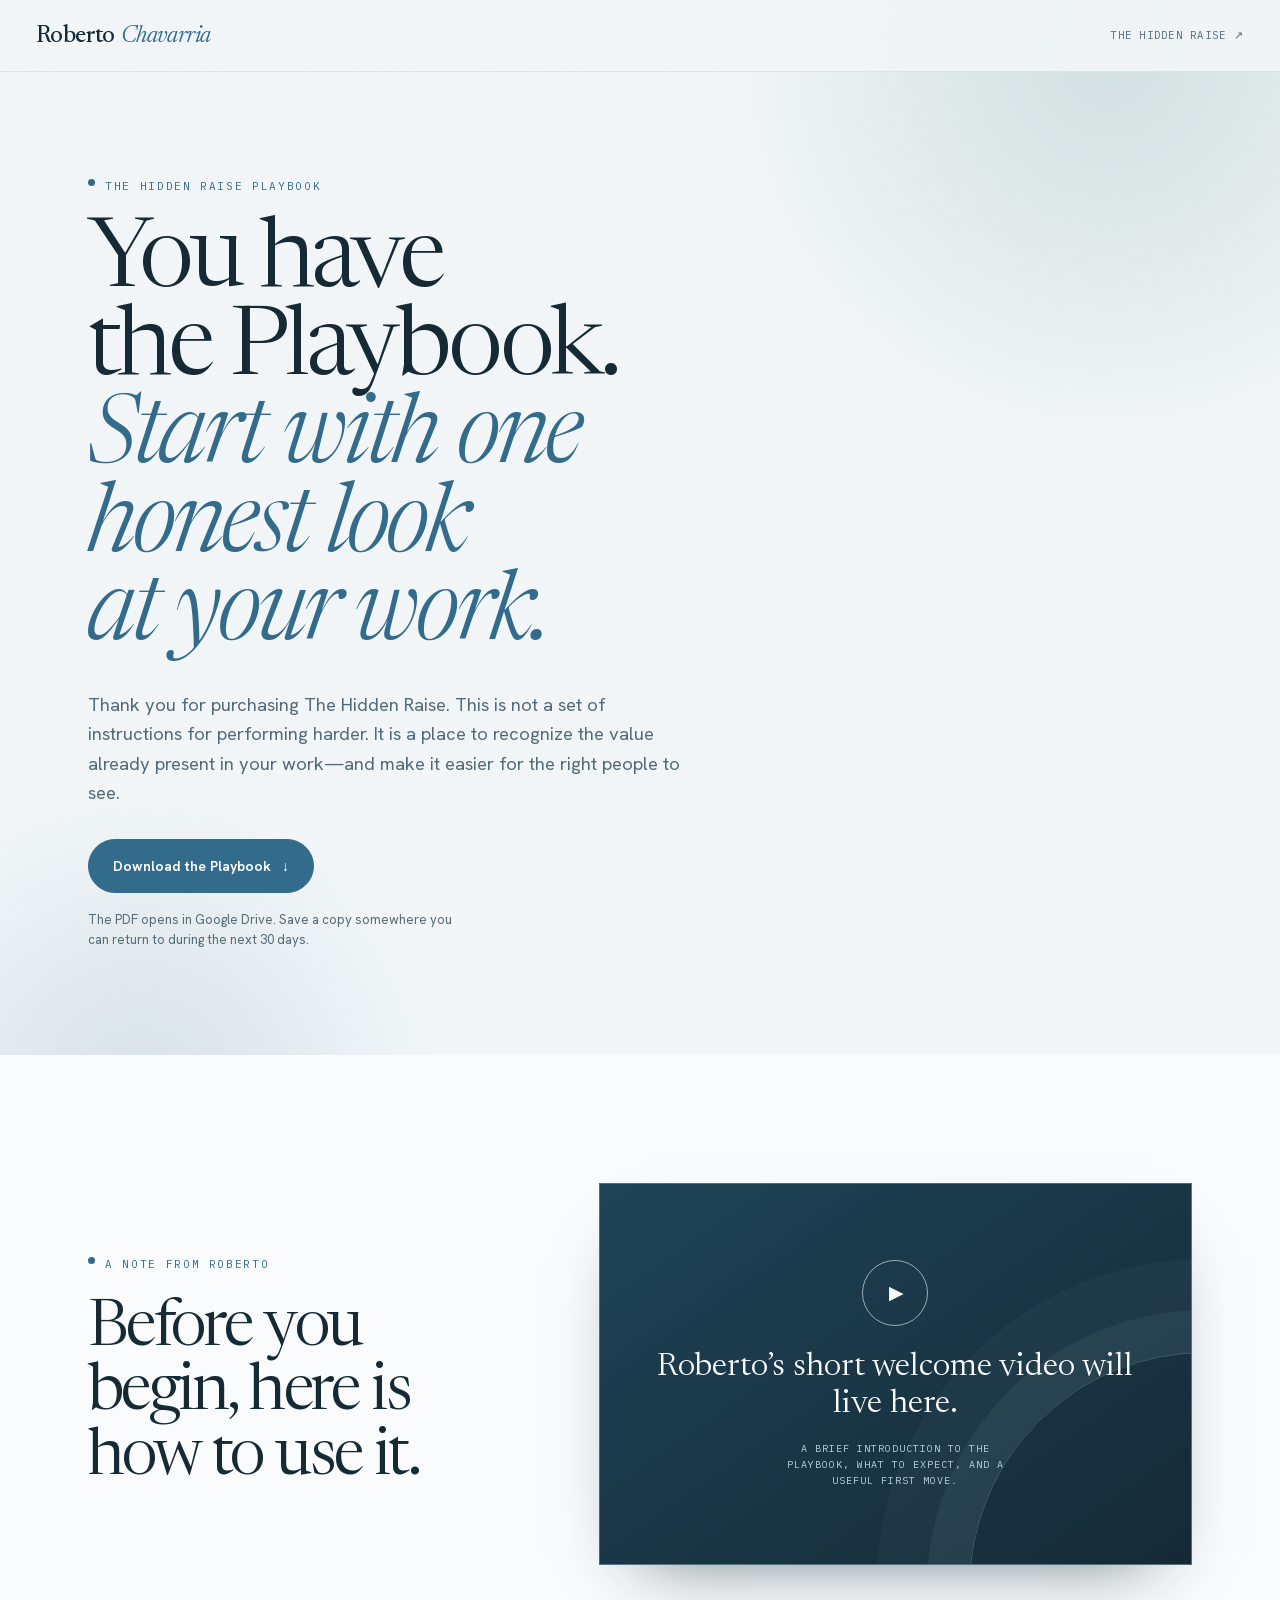
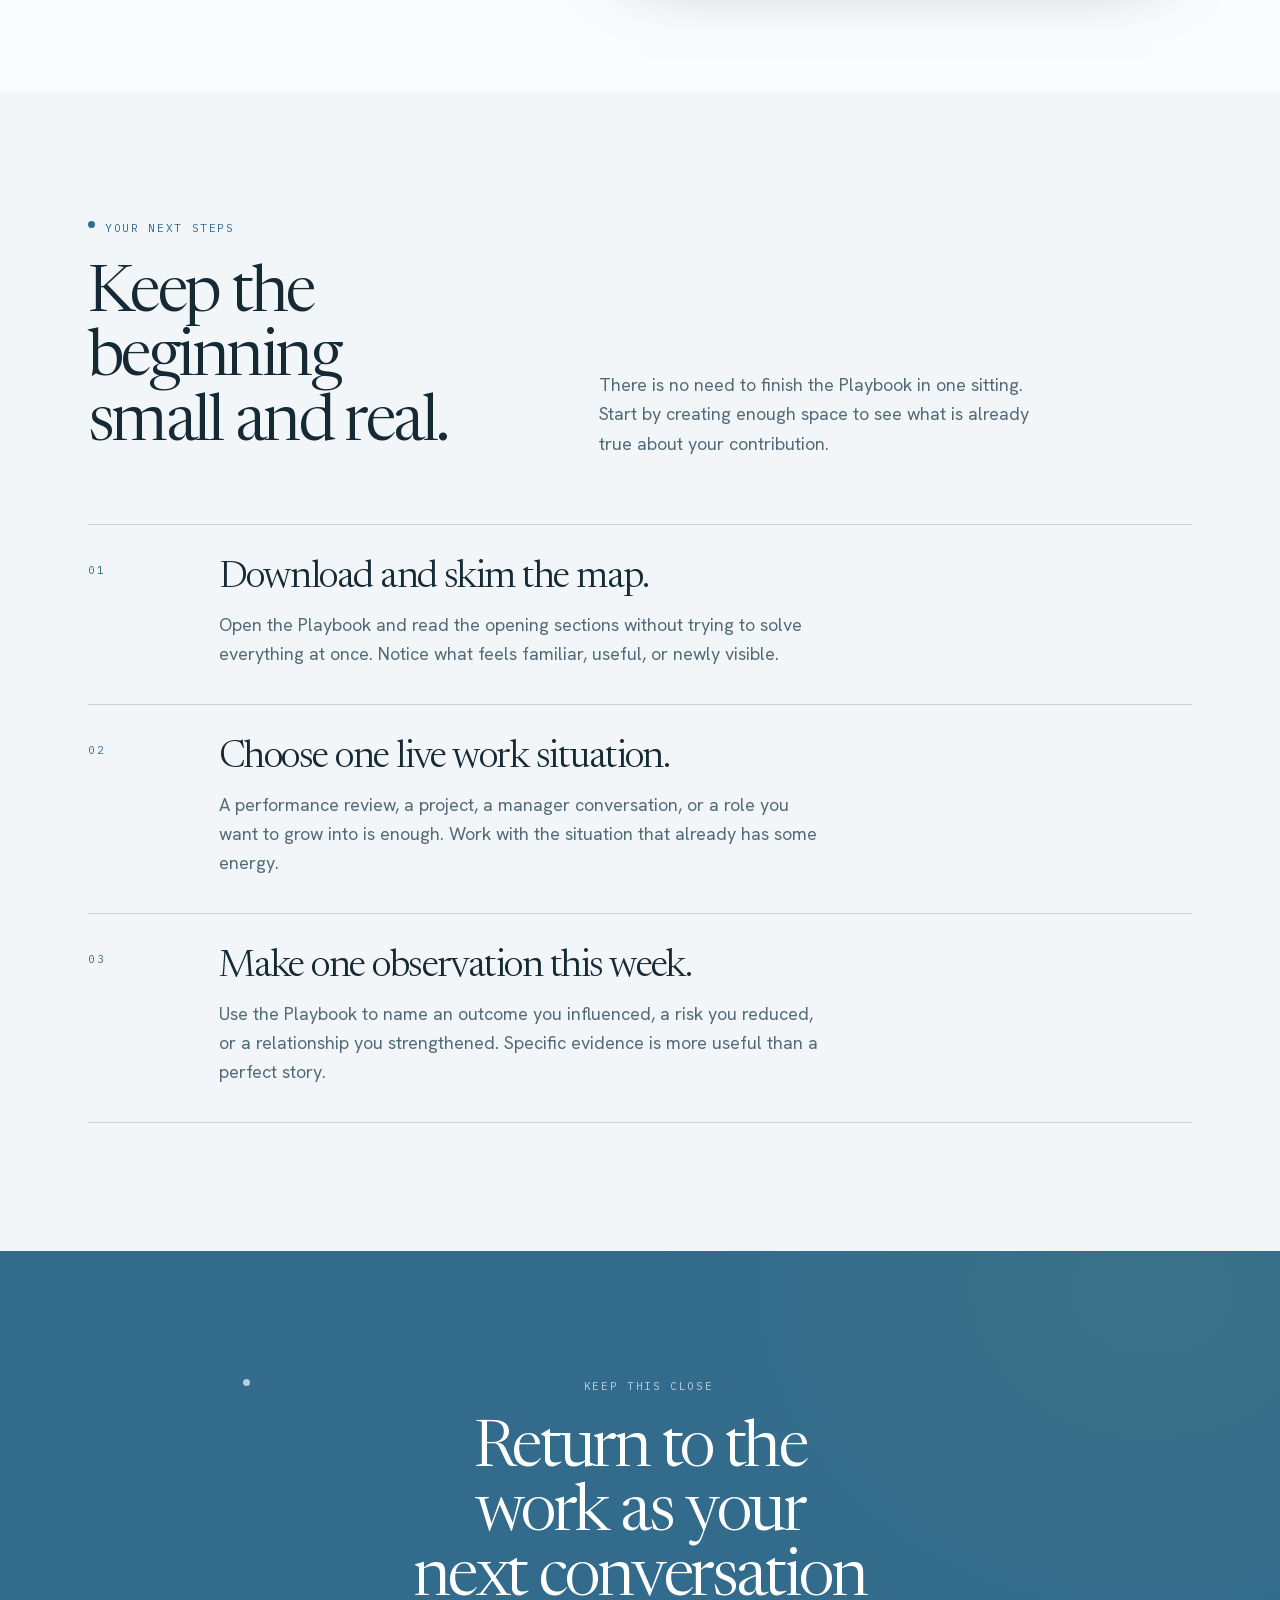
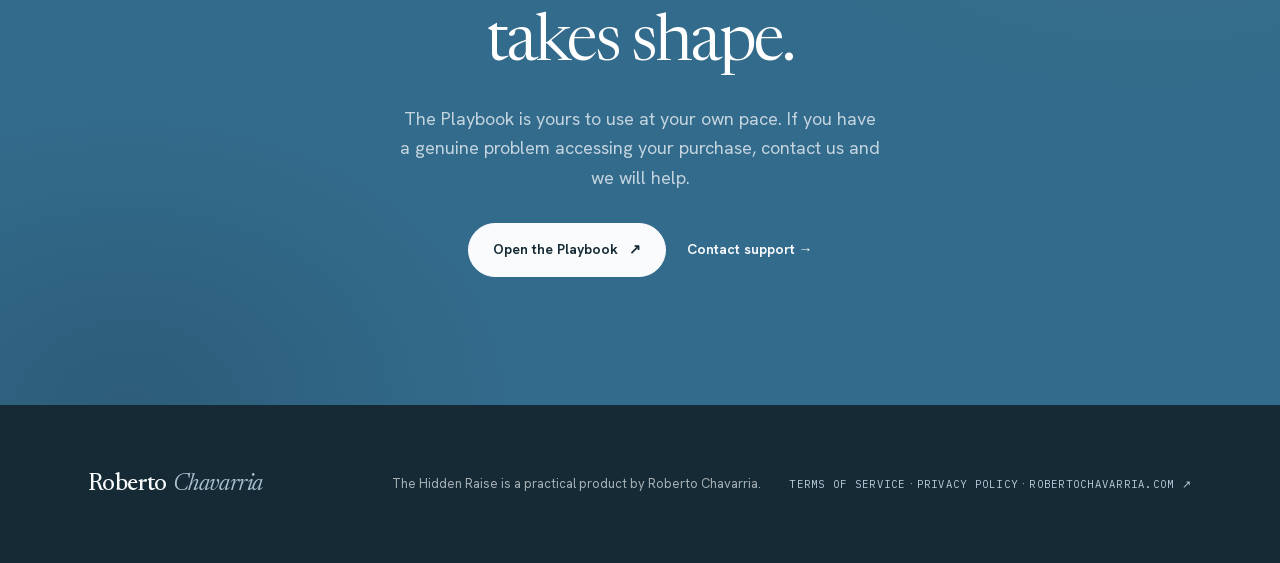
==== hidden-raise-pdf-onboard/index.html @ 43e5052a "feat: add Hidden Raise buyer onboarding page" ====
<!DOCTYPE html>
<html lang="en">
  <head>
    <meta charset="utf-8">
    <meta name="viewport" content="width=device-width, initial-scale=1">
    <meta name="robots" content="noindex,nofollow,noarchive">
    <title>Your Hidden Raise Playbook — Start Here</title>
    <meta name="description" content="Download your copy of The Hidden Raise Playbook and choose a grounded first step.">
    <link rel="canonical" href="https://robertochavarria.com/hidden-raise-pdf-onboard/">
    <meta name="theme-color" content="#f2f6f8">
    <link rel="icon" href="/assets/favicon.svg" type="image/svg+xml">
    <link rel="preload" href="/assets/fonts/newsreader-normal-latin.woff2" as="font" type="font/woff2" crossorigin>
    <link rel="preload" href="/assets/fonts/newsreader-italic-latin.woff2" as="font" type="font/woff2" crossorigin>
    <link rel="preload" href="/assets/fonts/hanken-grotesk-latin.woff2" as="font" type="font/woff2" crossorigin>
    <link rel="stylesheet" href="/hidden-raise/hidden-raise.css?v=1">
    <link rel="stylesheet" href="/hidden-raise-pdf-onboard/onboard.css?v=1">
  </head>
  <body>
    <a class="skip-link" href="#main">Skip to content</a>

    <header class="site-header">
      <a class="wordmark" href="/" aria-label="Roberto Chavarria home"><span>Roberto</span> <em>Chavarria</em></a>
      <a class="header-back" href="/hidden-raise/"><span class="back-long">The Hidden Raise</span><span class="back-short">Playbook</span> <span aria-hidden="true">↗</span></a>
    </header>

    <main id="main">
      <section class="onboard-hero" aria-labelledby="welcome-title">
        <div class="hero-glow hero-glow--one" aria-hidden="true"></div>
        <div class="hero-glow hero-glow--two" aria-hidden="true"></div>
        <div class="wrap onboard-hero__inner">
          <p class="eyebrow">The Hidden Raise Playbook</p>
          <h1 id="welcome-title">You have the Playbook. <em>Start with one honest look at your work.</em></h1>
          <p class="onboard-hero__lead">Thank you for purchasing The Hidden Raise. This is not a set of instructions for performing harder. It is a place to recognize the value already present in your work—and make it easier for the right people to see.</p>
          <a class="button" href="https://drive.google.com/file/d/1uK5rKzfWC1PuU56kR-J4ga762YQPUsJR/view?usp=sharing" target="_blank" rel="noopener noreferrer">Download the Playbook <span aria-hidden="true">↓</span></a>
          <p class="onboard-hero__note">The PDF opens in Google Drive. Save a copy somewhere you can return to during the next 30 days.</p>
        </div>
      </section>

      <section class="section introduction" aria-labelledby="introduction-title">
        <div class="wrap introduction__grid">
          <div>
            <p class="eyebrow">A note from Roberto</p>
            <h2 id="introduction-title">Before you begin, here is how to use it.</h2>
          </div>
          <div class="video-frame" aria-label="Introduction video placeholder">
            <!-- Replace this block with Roberto's hosted video embed when the video is ready. Keep title and allow attributes. -->
            <div class="video-frame__placeholder">
              <span class="video-frame__play" aria-hidden="true">▶</span>
              <p>Roberto’s short welcome video will live here.</p>
              <small>A brief introduction to the Playbook, what to expect, and a useful first move.</small>
            </div>
          </div>
        </div>
      </section>

      <section class="section first-steps" aria-labelledby="first-steps-title">
        <div class="wrap">
          <div class="first-steps__heading">
            <p class="eyebrow">Your next steps</p>
            <h2 id="first-steps-title">Keep the beginning small and real.</h2>
            <p>There is no need to finish the Playbook in one sitting. Start by creating enough space to see what is already true about your contribution.</p>
          </div>
          <ol class="first-steps__list">
            <li>
              <span>01</span>
              <div><h3>Download and skim the map.</h3><p>Open the Playbook and read the opening sections without trying to solve everything at once. Notice what feels familiar, useful, or newly visible.</p></div>
            </li>
            <li>
              <span>02</span>
              <div><h3>Choose one live work situation.</h3><p>A performance review, a project, a manager conversation, or a role you want to grow into is enough. Work with the situation that already has some energy.</p></div>
            </li>
            <li>
              <span>03</span>
              <div><h3>Make one observation this week.</h3><p>Use the Playbook to name an outcome you influenced, a risk you reduced, or a relationship you strengthened. Specific evidence is more useful than a perfect story.</p></div>
            </li>
          </ol>
        </div>
      </section>

      <section class="section support" aria-labelledby="support-title">
        <div class="wrap support__inner">
          <p class="eyebrow eyebrow--light">Keep this close</p>
          <h2 id="support-title">Return to the work as your next conversation takes shape.</h2>
          <p>The Playbook is yours to use at your own pace. If you have a genuine problem accessing your purchase, contact us and we will help.</p>
          <div class="support__actions">
            <a class="button button--paper" href="https://drive.google.com/file/d/1uK5rKzfWC1PuU56kR-J4ga762YQPUsJR/view?usp=sharing" target="_blank" rel="noopener noreferrer">Open the Playbook <span aria-hidden="true">↗</span></a>
            <a class="support__link" href="mailto:support@robertochavarria.com">Contact support <span aria-hidden="true">→</span></a>
          </div>
        </div>
      </section>
    </main>

    <footer class="site-footer">
      <div class="wrap footer-inner">
        <a class="wordmark wordmark--footer" href="/"><span>Roberto</span> <em>Chavarria</em></a>
        <p>The Hidden Raise is a practical product by Roberto Chavarria.</p>
        <p><a href="/terms/">Terms of Service</a> · <a href="/privacy/">Privacy Policy</a> · <a href="/">RobertoChavarria.com <span aria-hidden="true">↗</span></a></p>
      </div>
    </footer>
  </body>
</html>
---- hidden-raise/hidden-raise.css ----
@font-face {
  font-family: "Hanken Grotesk";
  font-style: normal;
  font-weight: 400 700;
  font-display: swap;
  src: url("/assets/fonts/hanken-grotesk-latin.woff2") format("woff2");
}

@font-face {
  font-family: "Newsreader";
  font-style: normal;
  font-weight: 300 600;
  font-display: swap;
  src: url("/assets/fonts/newsreader-normal-latin.woff2") format("woff2");
}

@font-face {
  font-family: "Newsreader";
  font-style: italic;
  font-weight: 300 500;
  font-display: swap;
  src: url("/assets/fonts/newsreader-italic-latin.woff2") format("woff2");
}

@font-face {
  font-family: "IBM Plex Mono";
  font-style: normal;
  font-weight: 400 500;
  font-display: swap;
  src: url("/assets/fonts/ibm-plex-mono-400-latin.woff2") format("woff2");
}

:root {
  --paper: #f2f6f8;
  --paper-soft: #f9fbfc;
  --paper-deep: #dfe9ef;
  --ink: #152a35;
  --ink-soft: #526a77;
  --navy: #336b8c;
  --navy-deep: #244f69;
  --teal: #4d827d;
  --dark: #152a35;
  --line: rgba(21, 42, 53, 0.17);
  --line-soft: rgba(21, 42, 53, 0.1);
  --light-line: rgba(242, 246, 248, 0.22);
  --serif: "Newsreader", Georgia, serif;
  --sans: "Hanken Grotesk", -apple-system, BlinkMacSystemFont, "Segoe UI", sans-serif;
  --mono: "IBM Plex Mono", ui-monospace, monospace;
  --max: 1180px;
  --ease: cubic-bezier(0.22, 0.61, 0.36, 1);
}

* { box-sizing: border-box; margin: 0; padding: 0; }
html { max-width: 100%; overflow-x: clip; scroll-behavior: smooth; -webkit-text-size-adjust: 100%; }
body {
  background: var(--paper);
  color: var(--ink);
  font-family: var(--sans);
  font-size: 18px;
  line-height: 1.62;
  max-width: 100%;
  overflow-x: clip;
  -webkit-font-smoothing: antialiased;
  text-rendering: optimizeLegibility;
}
body::after {
  content: "";
  position: fixed;
  inset: 0;
  z-index: 20;
  pointer-events: none;
  opacity: .017;
  mix-blend-mode: multiply;
  background-image: url("data:image/svg+xml,%3Csvg xmlns='http://www.w3.org/2000/svg' width='180' height='180'%3E%3Cfilter id='n'%3E%3CfeTurbulence type='fractalNoise' baseFrequency='.75' numOctaves='3' stitchTiles='stitch'/%3E%3C/filter%3E%3Crect width='100%25' height='100%25' filter='url(%23n)' opacity='.55'/%3E%3C/svg%3E");
}
a { color: inherit; text-decoration: none; }
img { display: block; max-width: 100%; }
a, summary { -webkit-tap-highlight-color: transparent; }
a:focus-visible, summary:focus-visible { outline: 2px solid var(--navy); outline-offset: 4px; border-radius: 3px; }

.skip-link {
  position: fixed;
  z-index: 200;
  top: 12px;
  left: 12px;
  transform: translateY(-180%);
  border-radius: 999px;
  padding: 11px 17px;
  background: var(--ink);
  color: var(--paper-soft);
  font: 500 11px/1 var(--mono);
  letter-spacing: .14em;
  text-transform: uppercase;
  transition: transform .2s ease;
}
.skip-link:focus { transform: translateY(0); }
.wrap { width: min(100%, var(--max)); margin: 0 auto; padding-inline: 38px; }
.section { position: relative; padding-block: clamp(86px, 10vw, 144px); scroll-margin-top: 74px; }

.site-header {
  position: fixed;
  z-index: 100;
  inset: 0 0 auto;
  min-height: 72px;
  display: flex;
  align-items: center;
  justify-content: space-between;
  min-width: 0;
  gap: 24px;
  padding: 18px 36px;
  border-bottom: 1px solid rgba(21,42,53,.08);
  background: rgba(242,246,248,.90);
  backdrop-filter: blur(15px);
  -webkit-backdrop-filter: blur(15px);
}
.wordmark { display: inline-flex; gap: .25em; align-items: baseline; font: 24px/1 var(--serif); letter-spacing: -.025em; white-space: nowrap; }
.wordmark span { font-weight: 480; }
.wordmark em { color: var(--navy); font-weight: 380; }
.header-back, .site-footer a:not(.wordmark) { min-width: 0; color: var(--ink-soft); font: 500 10.5px/1.4 var(--mono); letter-spacing: .12em; text-transform: uppercase; transition: color .2s ease; }
.back-short { display: none; }
.header-back:hover, .site-footer a:not(.wordmark):hover { color: var(--navy); }

.eyebrow { display: grid; grid-template-columns: 7px minmax(0, 1fr); align-items: start; gap: 10px; max-width: 100%; color: var(--navy); font: 500 11px/1.4 var(--mono); letter-spacing: .15em; text-transform: uppercase; }
.eyebrow::before { content: ""; width: 7px; height: 7px; flex: 0 0 auto; border-radius: 50%; background: currentColor; }
.eyebrow--light { color: #b8d0dc; }
h1, h2, h3 { font-family: var(--serif); font-weight: 350; letter-spacing: -.04em; line-height: 1.01; text-wrap: balance; }
h2 { font-size: clamp(42px, 5vw, 68px); }
h3 { font-size: clamp(29px, 3vw, 41px); }
p { color: var(--ink-soft); }
.lead { color: var(--ink); font: 350 clamp(23px, 2.35vw, 30px)/1.43 var(--serif); }
.button { display: inline-flex; align-items: center; justify-content: center; gap: 11px; min-height: 54px; padding: 14px 24px; border: 1px solid var(--navy); border-radius: 999px; background: var(--navy); color: white; font-size: 14px; font-weight: 650; text-align: center; transition: transform .25s var(--ease), background .25s ease, box-shadow .25s ease; }
.button:hover { background: var(--navy-deep); transform: translateY(-2px); box-shadow: 0 18px 35px -22px rgba(21,42,53,.58); }
.button--dark { background: var(--ink); border-color: var(--ink); }
.button--dark:hover { background: #0d1d26; }
.button--paper { background: var(--paper-soft); border-color: var(--paper-soft); color: var(--ink); }
.button--paper:hover { background: white; }
.text-link { display: inline-flex; align-items: center; gap: 10px; min-height: 42px; border-bottom: 1px solid transparent; color: var(--ink); font-size: 14px; font-weight: 650; transition: color .2s ease, gap .25s var(--ease), border-color .2s ease; }
.text-link:hover { gap: 15px; color: var(--navy); border-bottom-color: var(--navy); }

.hero { position: relative; min-height: min(790px, 100svh); padding: clamp(146px, 14vw, 192px) 0 106px; overflow: hidden; }
.hero-inner { position: relative; z-index: 2; }
.hero-glow { position: absolute; border-radius: 50%; filter: blur(1px); pointer-events: none; }
.hero-glow--one { width: min(66vw, 780px); aspect-ratio: 1; top: -330px; right: -220px; background: radial-gradient(circle, rgba(77,130,125,.19), transparent 68%); }
.hero-glow--two { width: min(54vw, 600px); aspect-ratio: 1; bottom: -340px; left: -160px; background: radial-gradient(circle, rgba(51,107,140,.14), transparent 70%); }
.hero h1 { max-width: 11.8ch; margin-top: 24px; font-size: clamp(57px, 8.2vw, 104px); line-height: .91; }
.hero h1 em { display: block; color: var(--navy); font-weight: 330; }
.hero-lead { max-width: 61ch; margin-top: 31px; color: var(--ink-soft); font-size: clamp(17px, 1.45vw, 20px); line-height: 1.58; }
.hero-actions { display: flex; flex-wrap: wrap; align-items: center; gap: 23px; margin-top: 32px; }
.hero-primary > span:first-child { min-width: 0; }
.hero-note { margin-top: 22px; color: var(--ink-soft); font-size: 13px; }
.hero-lines { position: absolute; inset: auto 0 -12px; width: 100%; height: 118px; overflow: visible; pointer-events: none; }
.hero-lines path { fill: none; stroke-width: 1.5; }
.line--teal { stroke: var(--teal); }
.line--navy { stroke: var(--navy); }
.hero-lines circle { fill: var(--navy); }

.split-grid { display: grid; grid-template-columns: minmax(0,.82fr) minmax(0,1.18fr); align-items: start; gap: clamp(58px, 9vw, 130px); }
.section-heading h2 { max-width: 10ch; margin-top: 25px; }
.prose { max-width: 61ch; }
.prose p + p { margin-top: 22px; }
.prose .lead { margin-bottom: 29px; }

.method { background: var(--dark); color: var(--paper-soft); overflow: hidden; }
.method::before { content: ""; position: absolute; inset: 0; pointer-events: none; background: radial-gradient(58% 65% at 100% 0%, rgba(77,130,125,.22), transparent 70%), radial-gradient(45% 55% at 0% 100%, rgba(51,107,140,.18), transparent 70%); }
.method .wrap { position: relative; }
.method-intro { display: grid; grid-template-columns: minmax(0,.72fr) minmax(0,1.28fr); gap: clamp(34px, 6vw, 88px); align-items: end; }
.method-intro .eyebrow { grid-column: 1 / -1; }
.method-intro h2 { color: var(--paper-soft); max-width: 10ch; }
.method-intro > p:last-child { color: rgba(242,246,248,.72); max-width: 48ch; }
.method-grid { display: grid; grid-template-columns: repeat(4,minmax(0,1fr)); gap: 1px; margin-top: 68px; list-style: none; background: var(--light-line); border: 1px solid var(--light-line); }
.method-card { min-height: 330px; padding: clamp(25px,3vw,39px); background: rgba(21,42,53,.95); }
.step { display: block; color: #a9c3d1; font: 500 11px/1 var(--mono); letter-spacing: .14em; }
.method-card h3 { margin-top: 70px; color: var(--paper-soft); font-size: clamp(28px,2.4vw,36px); }
.method-card p { margin-top: 19px; color: rgba(242,246,248,.7); font-size: 15px; line-height: 1.6; }

.starter { background: var(--paper-soft); }
.starter-grid { display: grid; grid-template-columns: minmax(0,1.1fr) minmax(300px,.75fr); gap: clamp(52px,9vw,130px); align-items: center; }
.starter-copy h2 { max-width: 11ch; margin-top: 25px; }
.starter-copy .lead { max-width: 24ch; margin-top: 30px; }
.starter-copy > p:not(.eyebrow):not(.lead) { max-width: 58ch; margin-top: 20px; }
.check-list { margin-top: 34px; border-top: 1px solid var(--line); list-style: none; }
.check-list li { position: relative; padding: 15px 30px 15px 26px; border-bottom: 1px solid var(--line); color: var(--ink); font: 350 20px/1.32 var(--serif); }
.check-list li::before { content: "·"; position: absolute; left: 4px; top: 10px; color: var(--navy); font: 700 31px/1 var(--serif); }
.starter-card { position: relative; min-height: 450px; padding: clamp(34px,5vw,58px); color: var(--paper-soft); background: linear-gradient(145deg,#1e4357,#152a35); box-shadow: 0 32px 70px -43px rgba(21,42,53,.72); overflow: hidden; }
.starter-card::before { content: ""; position: absolute; width: 470px; height: 470px; right: -250px; bottom: -260px; border: 1px solid rgba(184,208,220,.24); border-radius: 50%; box-shadow: 0 0 0 42px rgba(184,208,220,.06), 0 0 0 93px rgba(184,208,220,.04); }
.card-kicker, .panel-label { position: relative; color: #b8d0dc; font: 500 10px/1.3 var(--mono); letter-spacing: .15em; text-transform: uppercase; }
.starter-card h3 { position: relative; margin-top: 33px; color: white; font-size: clamp(37px,4.3vw,55px); line-height: .93; }
.card-rule { position: relative; width: 48px; height: 1px; margin: 33px 0 25px; background: rgba(242,246,248,.55); }
.starter-card ol { position: relative; padding-left: 22px; color: rgba(242,246,248,.78); font-size: 14px; line-height: 1.62; }
.card-footer { position: relative; max-width: 25ch; margin-top: 30px; color: #b8d0dc; font: italic 20px/1.25 var(--serif); }

.offer { background: var(--paper); }
.offer-grid { display: grid; grid-template-columns: minmax(0,1.05fr) minmax(330px,.75fr); gap: clamp(52px,9vw,130px); align-items: center; }
.offer-intro h2 { margin-top: 25px; }
.offer-intro .lead { margin-top: 28px; }
.offer-intro > p:last-child { max-width: 53ch; margin-top: 18px; }
.offer-panel { padding: clamp(33px,4vw,50px); border: 1px solid var(--line); border-radius: 5px; background: var(--paper-soft); box-shadow: 0 25px 55px -45px rgba(21,42,53,.55); }
.offer-panel .price { margin-top: 23px; color: var(--ink); font: 350 24px/1.1 var(--serif); }
.offer-panel .price span { font-size: clamp(55px,6vw,75px); letter-spacing: -.05em; }
.panel-description { margin-top: 17px; font-size: 15px; }
.offer-panel ul { margin: 27px 0 32px; list-style: none; border-top: 1px solid var(--line); }
.offer-panel li { padding: 10px 0 10px 20px; border-bottom: 1px solid var(--line-soft); color: var(--ink-soft); font-size: 14px; }
.offer-panel li::before { content: "—"; position: absolute; margin-left: -20px; color: var(--navy); }
.checkout-note { margin-top: 16px; color: var(--ink-soft); font-size: 12px; line-height: 1.55; }

.creator { background: var(--paper-deep); }
.creator-grid { display: grid; grid-template-columns: minmax(0,.86fr) minmax(0,1.14fr); gap: clamp(54px,9vw,127px); align-items: center; }
.creator-image { margin: 0; }
.creator-image img { width: 100%; aspect-ratio: 4 / 3; object-fit: cover; border: 1px solid var(--line); filter: saturate(.8) contrast(1.02); }
.creator-image figcaption { margin-top: 12px; color: var(--ink-soft); font: 10px/1.5 var(--mono); letter-spacing: .11em; text-transform: uppercase; }
.creator-copy h2 { max-width: 13ch; margin-top: 25px; }
.creator-copy > p:not(.eyebrow) { max-width: 53ch; margin-top: 28px; }
.creator-copy .text-link { margin-top: 28px; }

.faq { background: var(--paper-soft); }
.faq-heading { max-width: 720px; }
.faq-heading h2 { max-width: 11ch; }
.faq-list { margin-top: 60px; border-top: 1px solid var(--line); }
details { border-bottom: 1px solid var(--line); }
summary { position: relative; padding: 25px 44px 25px 0; cursor: pointer; color: var(--ink); font: 350 clamp(23px,2.3vw,31px)/1.2 var(--serif); list-style: none; }
summary::-webkit-details-marker { display: none; }
summary::after { content: "+"; position: absolute; top: 21px; right: 4px; color: var(--navy); font: 300 32px/1 var(--serif); transition: transform .2s var(--ease); }
details[open] summary::after { transform: rotate(45deg); }
details p { max-width: 69ch; padding: 0 38px 27px 0; font-size: 16px; }

.conversion { color: var(--paper-soft); text-align: center; background: var(--navy); overflow: hidden; }
.conversion::before { content: ""; position: absolute; inset: 0; pointer-events: none; background: radial-gradient(56% 78% at 90% 5%, rgba(77,130,125,.28), transparent 70%), radial-gradient(43% 55% at 10% 100%, rgba(21,42,53,.22), transparent 70%); }
.conversion-inner { position: relative; max-width: 870px; }
.conversion .eyebrow { justify-content: center; }
.conversion h2 { max-width: 13ch; margin: 24px auto 0; color: white; }
.conversion p:not(.eyebrow) { max-width: 47ch; margin: 27px auto 0; color: rgba(242,246,248,.76); }
.draft-integration { max-width: 610px; margin: 29px auto 0; padding: 15px 20px; border: 1px solid rgba(242,246,248,.28); background: rgba(21,42,53,.16); text-align: left; }
.draft-integration p { margin: 0 !important; color: rgba(242,246,248,.82) !important; font-size: 13px; }
.conversion .button { margin-top: 30px; }
.conversion-lines { position: absolute; inset: auto 0 18px; height: 140px; opacity: .6; pointer-events: none; }
.conversion-lines span { position: absolute; height: 1px; background: rgba(242,246,248,.34); transform-origin: right; }
.conversion-lines span:first-child { width: 52%; left: -3%; top: 44%; transform: rotate(-11deg); }
.conversion-lines span:last-child { width: 44%; right: -6%; top: 67%; transform: rotate(13deg); }

.site-footer { background: var(--dark); color: var(--paper-soft); }
.footer-inner { min-height: 158px; display: grid; grid-template-columns: 1fr auto auto; align-items: center; gap: 28px; padding-block: 32px; }
.site-footer .wordmark em { color: #a9c3d1; }
.site-footer p { color: rgba(242,246,248,.66); font-size: 13px; }
.site-footer a:not(.wordmark) { color: #b8d0dc; }

@media (max-width: 900px) {
  .method-grid { grid-template-columns: repeat(2,minmax(0,1fr)); }
  .method-card h3 { margin-top: 49px; }
  .footer-inner { grid-template-columns: 1fr auto; }
  .footer-inner p { grid-column: 1 / -1; grid-row: 2; }
}

@media (max-width: 720px) {
  body { font-size: 17px; }
  .wrap { padding-inline: 22px; }
  .site-header { min-height: 66px; padding: 16px 21px; }
  .wordmark { font-size: 22px; }
  .header-back { font-size: 9px; letter-spacing: .1em; }
  .header-back .back-long { display: none; }
  .header-back .back-short { display: inline; }
  .section { padding-block: 78px; }
  .hero { min-height: auto; padding: 132px 0 90px; }
  .hero h1 { max-width: 10.5ch; font-size: clamp(53px,15vw,72px); }
  .hero-lead { margin-top: 27px; }
  .hero-actions { align-items: stretch; gap: 14px; margin-top: 27px; }
  .hero-actions .button { width: 100%; }
  .split-grid, .starter-grid, .offer-grid, .creator-grid, .method-intro { grid-template-columns: 1fr; gap: 36px; }
  .method-intro .eyebrow { grid-column: auto; }
  .method-intro h2 { max-width: 11ch; }
  .method-grid { margin-top: 48px; }
  .starter-card { min-height: 410px; }
  .offer-panel { margin-top: 8px; }
  .creator-image { order: 2; }
  .creator-copy { order: 1; }
  .faq-list { margin-top: 40px; }
  .footer-inner { grid-template-columns: 1fr; gap: 17px; text-align: left; }
  .footer-inner p { grid-column: auto; grid-row: auto; }
}

@media (max-width: 460px) {
  .eyebrow { align-items: flex-start; font-size: 9.5px; letter-spacing: .125em; }
  .method-grid { grid-template-columns: 1fr; }
  .method-card { min-height: 268px; }
  .method-card h3 { margin-top: 37px; }
  .check-list li { font-size: 19px; }
  .starter-card { padding: 35px 29px; }
  summary { padding-block: 22px; }
  .header-back { max-width: 16ch; text-align: right; }
  .hero-actions .button { padding-inline: 16px; font-size: 13px; }
}

@media (prefers-reduced-motion: reduce) {
  html { scroll-behavior: auto; }
  *, *::before, *::after { transition-duration: .01ms !important; animation-duration: .01ms !important; animation-iteration-count: 1 !important; }
}
---- hidden-raise-pdf-onboard/onboard.css ----
.onboard-hero { position: relative; min-height: min(710px, 92svh); padding: clamp(144px, 14vw, 188px) 0 106px; overflow: hidden; }
.onboard-hero__inner { position: relative; z-index: 2; }
.onboard-hero h1 { max-width: 12.5ch; margin-top: 24px; font-size: clamp(56px, 7.5vw, 96px); line-height: .92; }
.onboard-hero h1 em { display: block; color: var(--navy); font-weight: 330; }
.onboard-hero__lead { max-width: 61ch; margin-top: 30px; font-size: clamp(17px, 1.45vw, 20px); line-height: 1.58; }
.onboard-hero .button { margin-top: 32px; }
.onboard-hero__note { max-width: 54ch; margin-top: 17px; font-size: 13px; line-height: 1.5; }

.introduction { background: var(--paper-soft); }
.introduction__grid { display: grid; grid-template-columns: minmax(0, .8fr) minmax(360px, 1.2fr); align-items: center; gap: clamp(54px, 9vw, 132px); }
.introduction h2 { max-width: 10ch; margin-top: 25px; }
.video-frame { position: relative; min-height: 380px; overflow: hidden; border: 1px solid rgba(184, 208, 220, .36); background: linear-gradient(145deg, #1e4357, #152a35); box-shadow: 0 32px 70px -43px rgba(21,42,53,.72); }
.video-frame::after { content: ""; position: absolute; width: 470px; height: 470px; right: -250px; bottom: -260px; border: 1px solid rgba(184,208,220,.24); border-radius: 50%; box-shadow: 0 0 0 42px rgba(184,208,220,.06), 0 0 0 93px rgba(184,208,220,.04); }
.video-frame__placeholder { position: relative; z-index: 1; display: grid; min-height: inherit; place-content: center; padding: 42px; text-align: center; }
.video-frame__play { display: grid; place-items: center; width: 66px; height: 66px; margin: 0 auto 24px; padding-left: 3px; border: 1px solid rgba(242,246,248,.6); border-radius: 50%; color: var(--paper-soft); font-size: 19px; }
.video-frame__placeholder p { color: var(--paper-soft); font: 350 clamp(25px, 2.6vw, 35px)/1.1 var(--serif); }
.video-frame__placeholder small { display: block; max-width: 38ch; margin: 17px auto 0; color: #b8d0dc; font: 500 10px/1.6 var(--mono); letter-spacing: .1em; text-transform: uppercase; }

.first-steps { background: var(--paper); }
.first-steps__heading { display: grid; grid-template-columns: minmax(0,.8fr) minmax(0,1.2fr); gap: 27px clamp(54px, 9vw, 132px); align-items: end; }
.first-steps__heading h2 { grid-column: 1; max-width: 9.5ch; margin-top: 0; }
.first-steps__heading > p:last-child { grid-column: 2; max-width: 44ch; }
.first-steps__list { margin-top: 66px; list-style: none; border-top: 1px solid var(--line); }
.first-steps__list li { display: grid; grid-template-columns: 104px minmax(0, 1fr); gap: 27px; padding: 34px 0 36px; border-bottom: 1px solid var(--line); }
.first-steps__list > li > span { padding-top: 5px; color: var(--navy); font: 500 11px/1.2 var(--mono); letter-spacing: .15em; }
.first-steps__list h3 { font-size: clamp(30px, 3vw, 42px); }
.first-steps__list p { max-width: 60ch; margin-top: 12px; }

.support { color: var(--paper-soft); text-align: center; background: var(--navy); overflow: hidden; }
.support::before { content: ""; position: absolute; inset: 0; pointer-events: none; background: radial-gradient(56% 78% at 90% 5%, rgba(77,130,125,.28), transparent 70%), radial-gradient(43% 55% at 10% 100%, rgba(21,42,53,.22), transparent 70%); }
.support__inner { position: relative; max-width: 870px; }
.support .eyebrow { justify-content: center; }
.support h2 { max-width: 14ch; margin: 24px auto 0; color: white; }
.support p:not(.eyebrow) { max-width: 48ch; margin: 27px auto 0; color: rgba(242,246,248,.76); }
.support__actions { display: flex; flex-wrap: wrap; justify-content: center; align-items: center; gap: 21px; margin-top: 31px; }
.support__link { color: var(--paper-soft); font-size: 14px; font-weight: 650; }
.support__link:hover { color: white; text-decoration: underline; text-underline-offset: 4px; }

@media (max-width: 720px) {
  .onboard-hero { min-height: auto; padding: 132px 0 90px; }
  .onboard-hero h1 { max-width: 10.5ch; font-size: clamp(52px, 14.4vw, 72px); }
  .introduction__grid, .first-steps__heading { grid-template-columns: 1fr; gap: 36px; }
  .first-steps__heading h2, .first-steps__heading > p:last-child { grid-column: auto; }
  .video-frame { min-height: 300px; }
  .first-steps__list { margin-top: 48px; }
  .first-steps__list li { grid-template-columns: 1fr; gap: 14px; padding: 28px 0 31px; }
  .first-steps__list > li > span { padding-top: 0; }
}

@media (max-width: 460px) {
  .onboard-hero .button { width: 100%; padding-inline: 16px; font-size: 13px; }
  .video-frame__placeholder { padding: 31px 22px; }
  .video-frame { min-height: 276px; }
  .support__actions .button { width: 100%; }
}
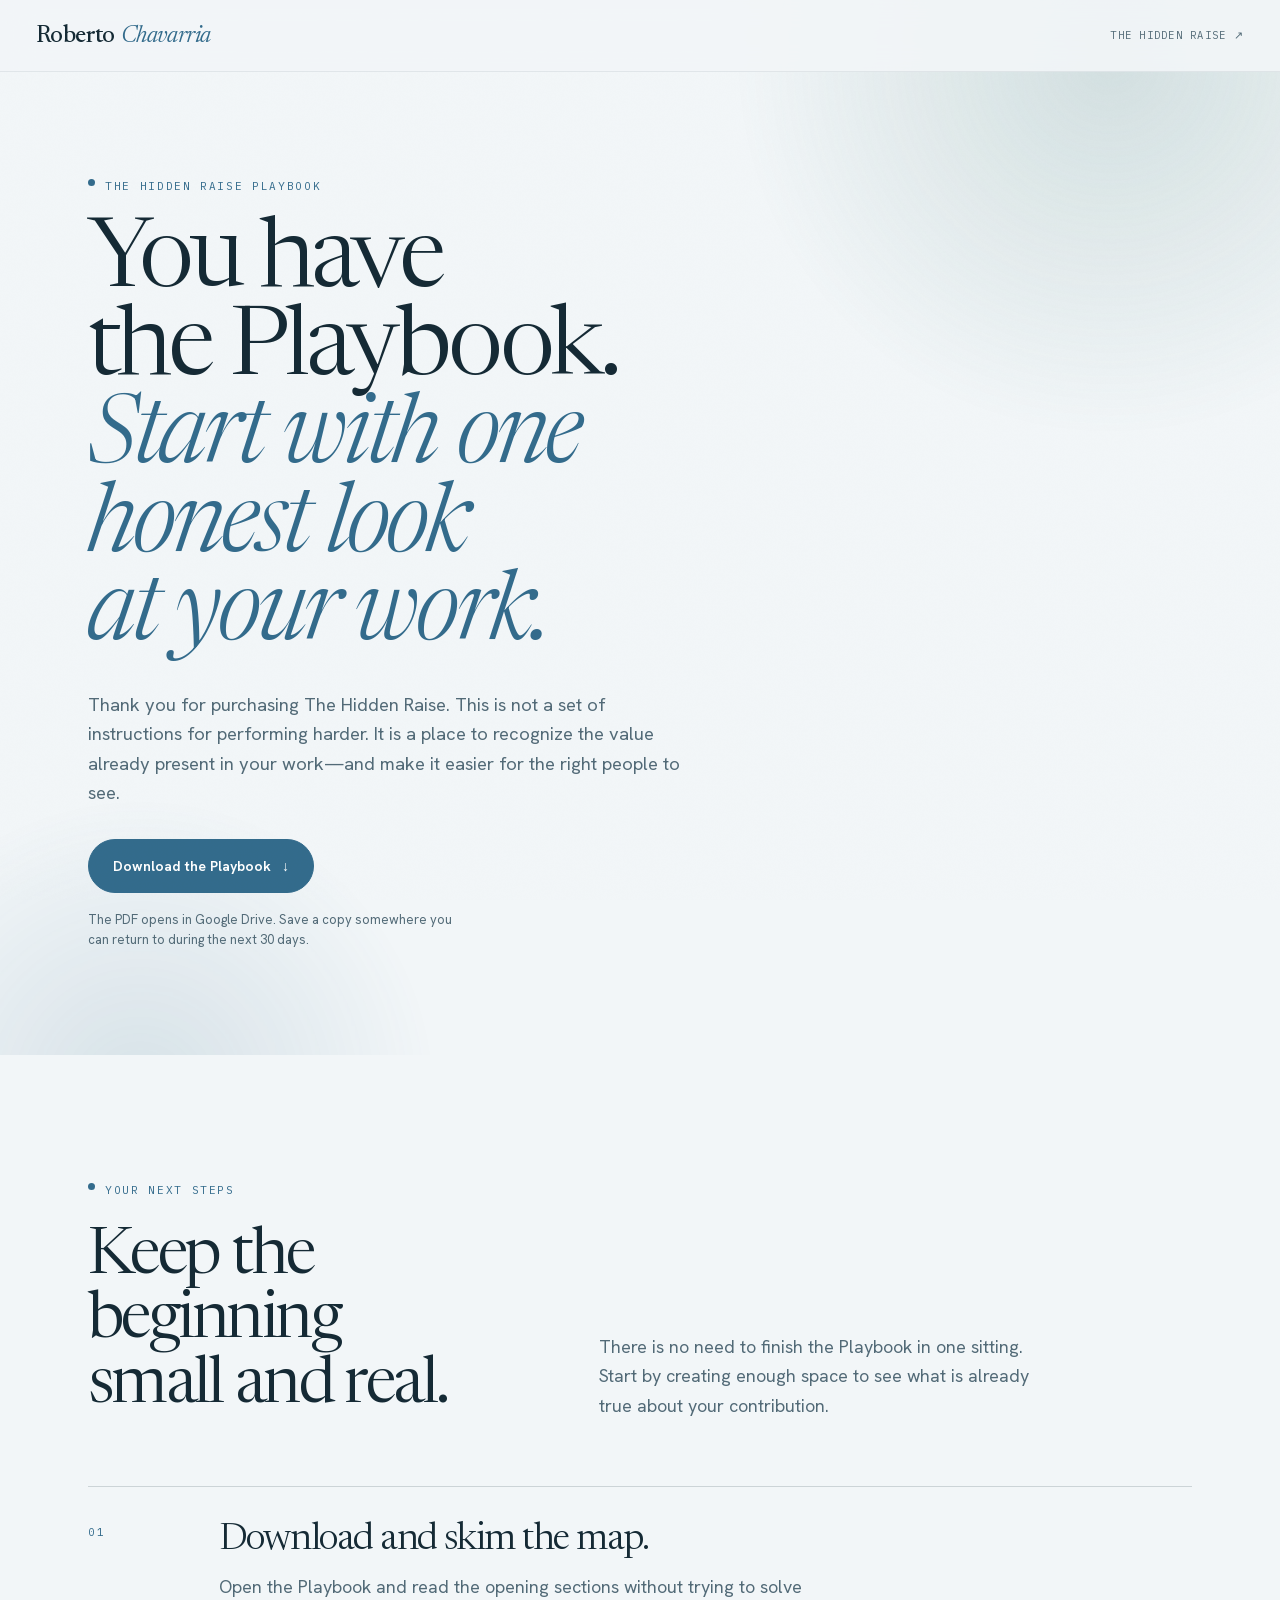
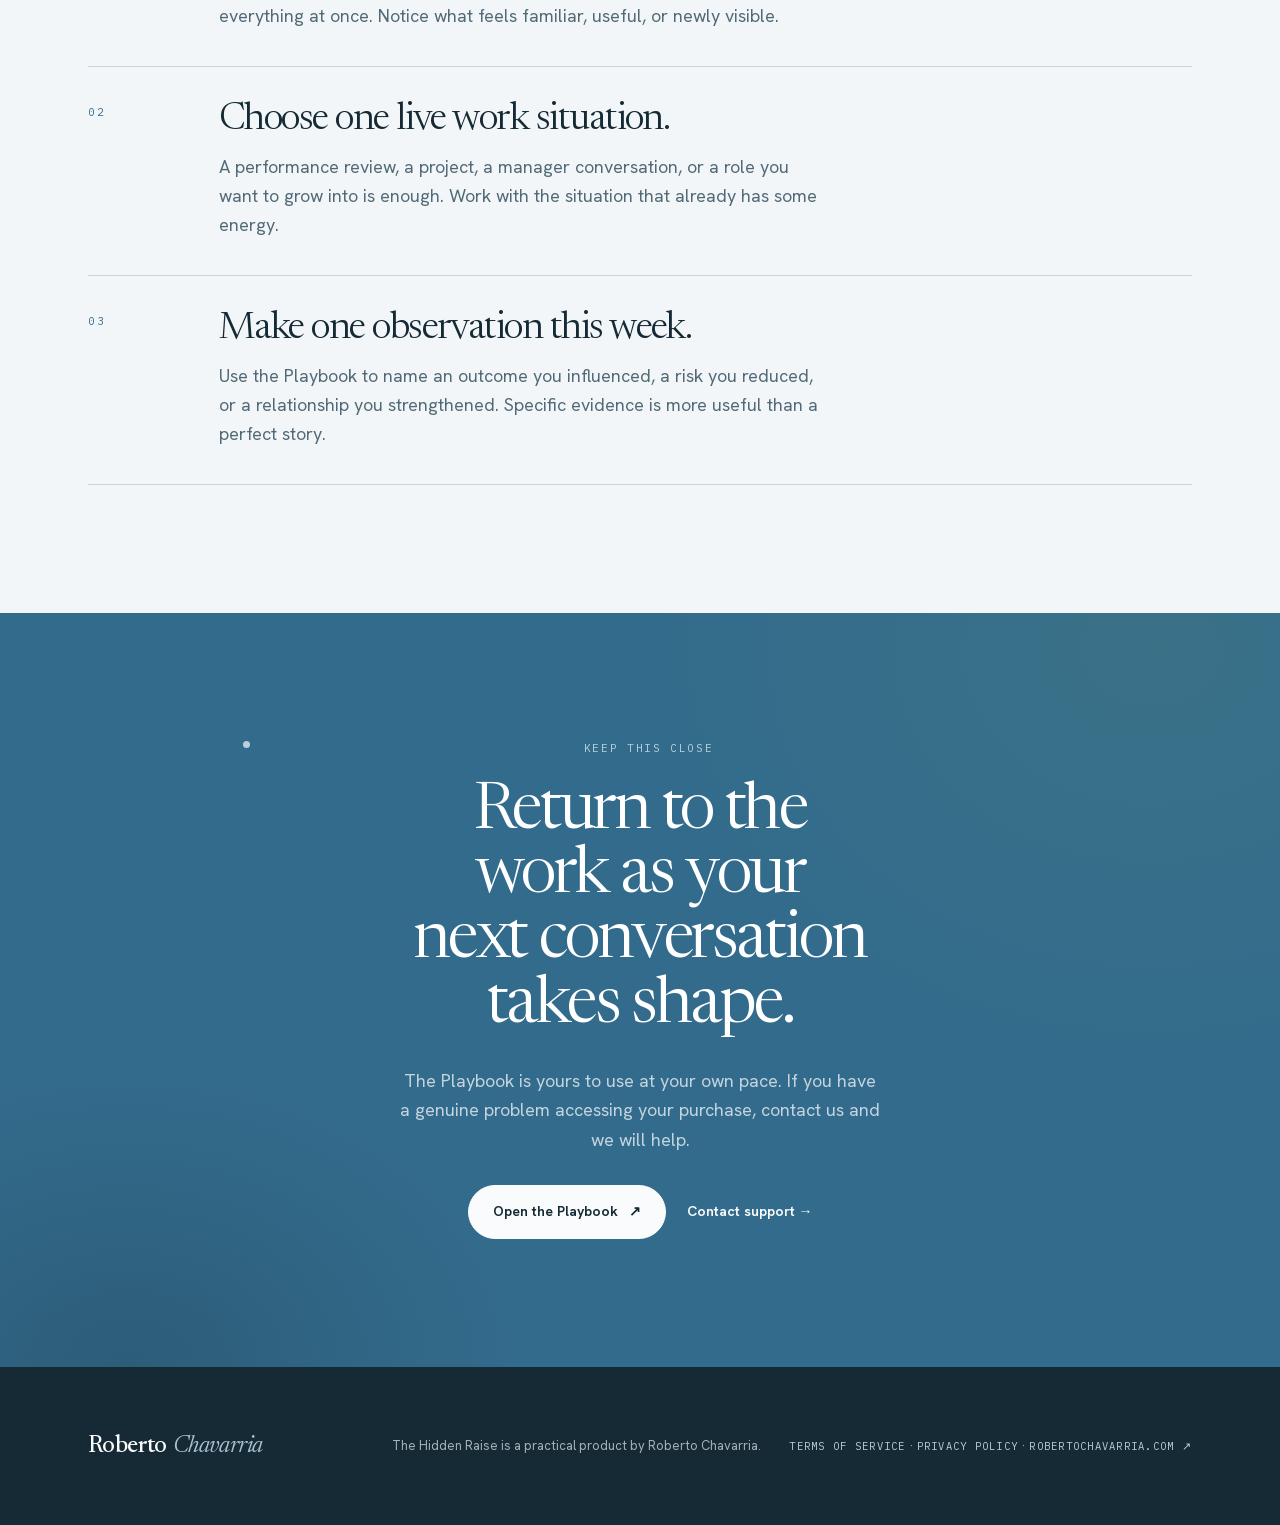
==== commit 559e81b6: "refine: keep buyer page video-free until recording is ready" ====
--- a/hidden-raise-pdf-onboard/index.html
+++ b/hidden-raise-pdf-onboard/index.html
@@ -36,22 +36,7 @@
         </div>
       </section>
 
-      <section class="section introduction" aria-labelledby="introduction-title">
-        <div class="wrap introduction__grid">
-          <div>
-            <p class="eyebrow">A note from Roberto</p>
-            <h2 id="introduction-title">Before you begin, here is how to use it.</h2>
-          </div>
-          <div class="video-frame" aria-label="Introduction video placeholder">
-            <!-- Replace this block with Roberto's hosted video embed when the video is ready. Keep title and allow attributes. -->
-            <div class="video-frame__placeholder">
-              <span class="video-frame__play" aria-hidden="true">▶</span>
-              <p>Roberto’s short welcome video will live here.</p>
-              <small>A brief introduction to the Playbook, what to expect, and a useful first move.</small>
-            </div>
-          </div>
-        </div>
-      </section>
+      <!-- A short welcome-video section can be added here once Roberto has recorded it. -->
 
       <section class="section first-steps" aria-labelledby="first-steps-title">
         <div class="wrap">
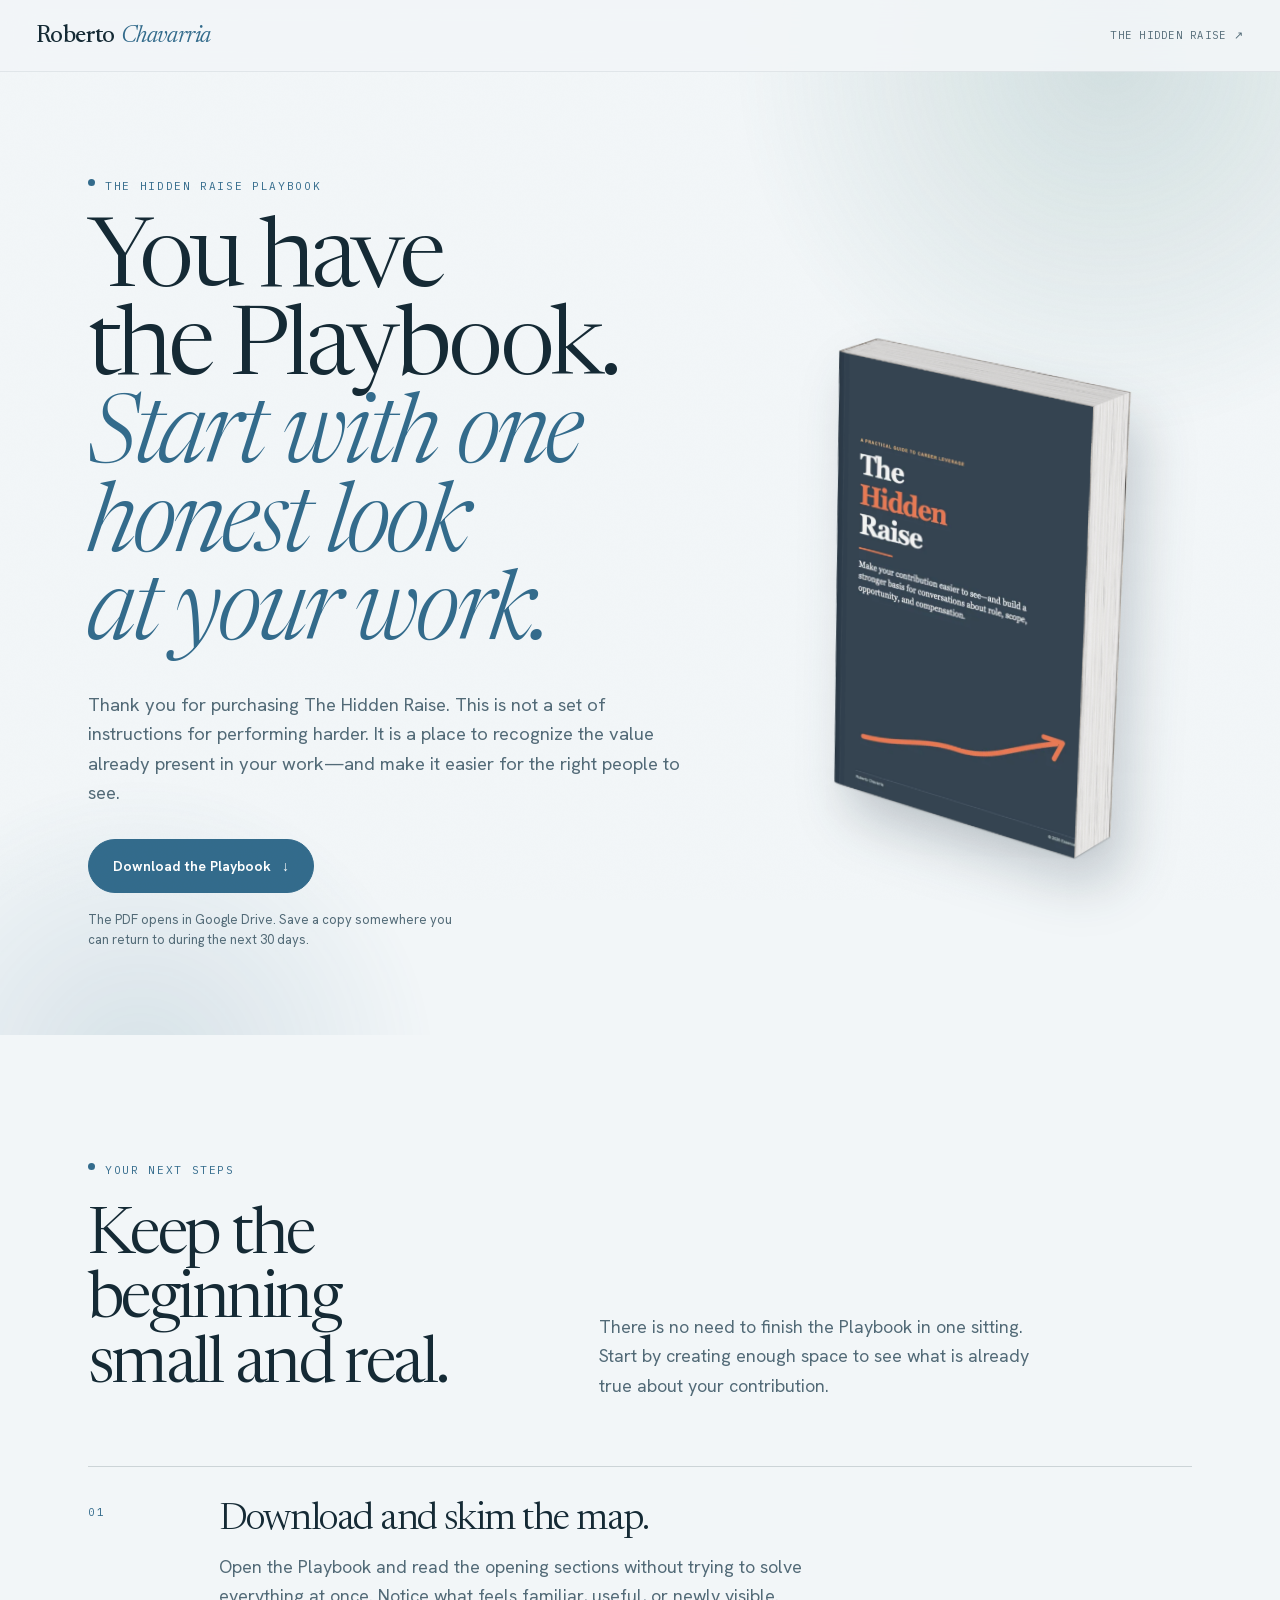
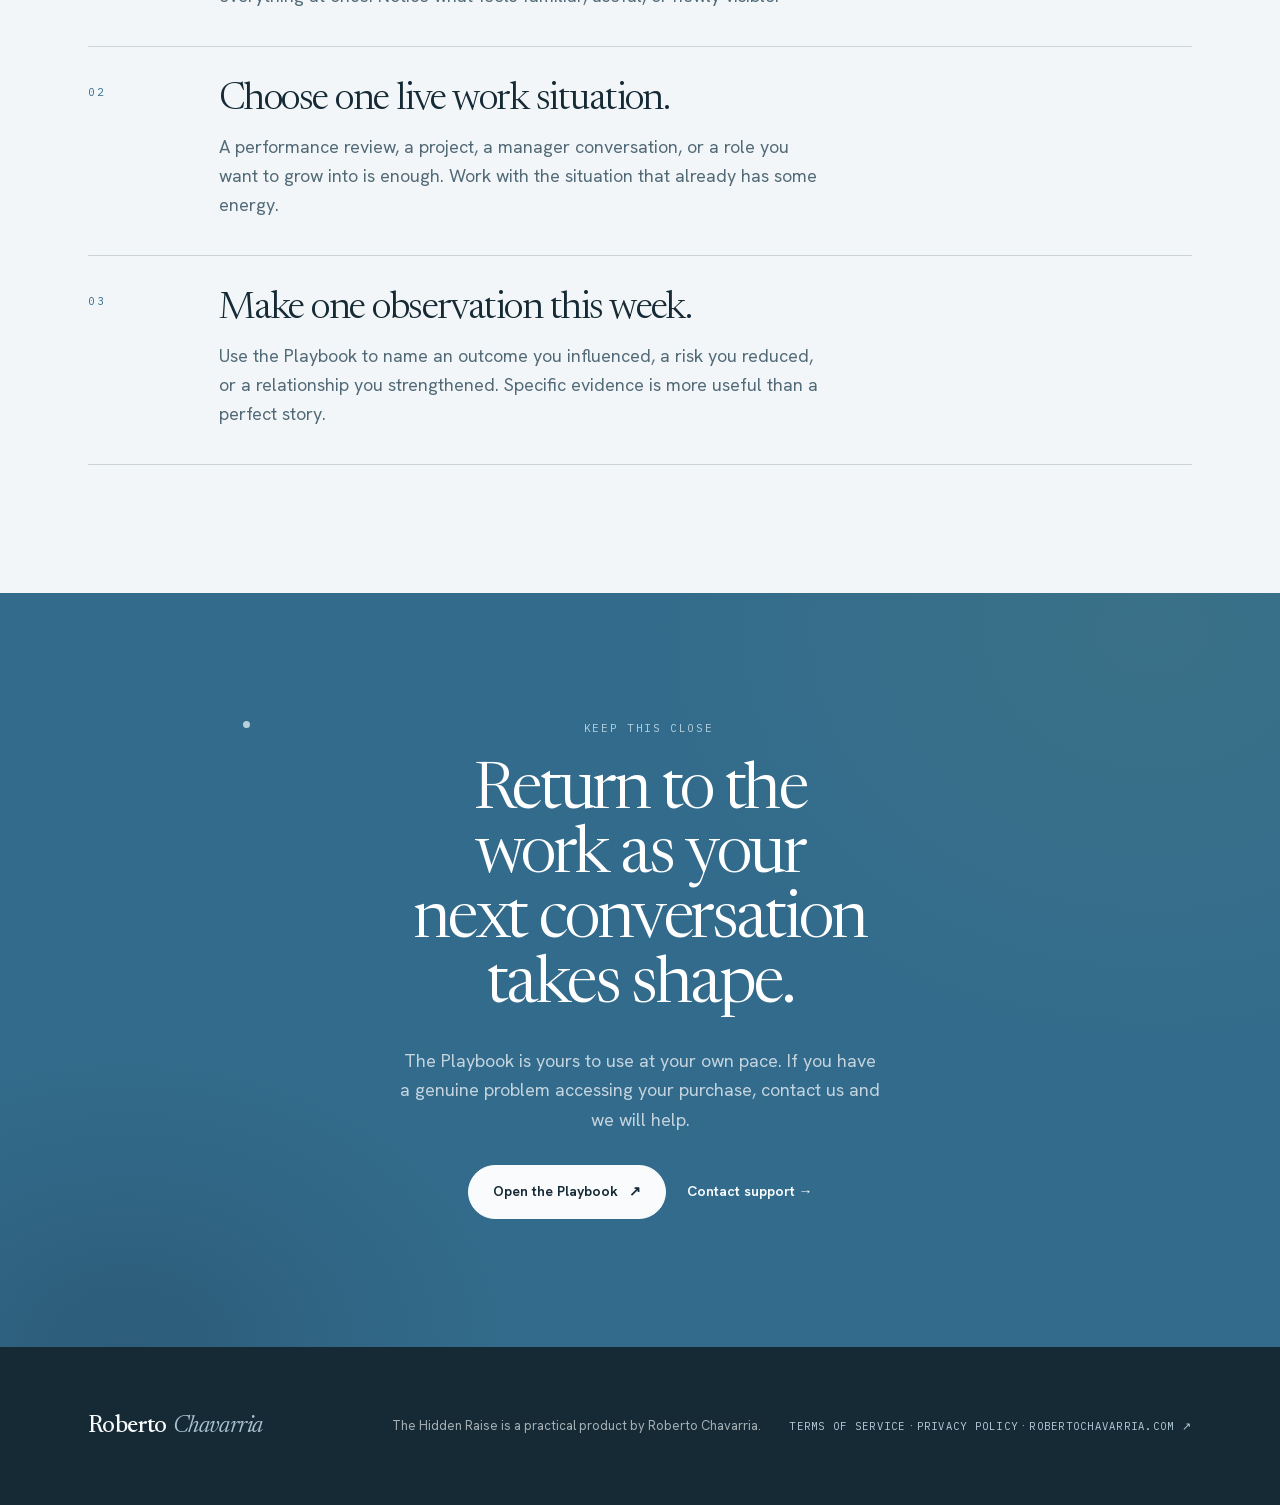
==== commit aff18b84: "feat: add Playbook artwork to buyer onboarding hero" ====
--- a/hidden-raise-pdf-onboard/index.html
+++ b/hidden-raise-pdf-onboard/index.html
@@ -28,11 +28,16 @@
         <div class="hero-glow hero-glow--one" aria-hidden="true"></div>
         <div class="hero-glow hero-glow--two" aria-hidden="true"></div>
         <div class="wrap onboard-hero__inner">
-          <p class="eyebrow">The Hidden Raise Playbook</p>
-          <h1 id="welcome-title">You have the Playbook. <em>Start with one honest look at your work.</em></h1>
-          <p class="onboard-hero__lead">Thank you for purchasing The Hidden Raise. This is not a set of instructions for performing harder. It is a place to recognize the value already present in your work—and make it easier for the right people to see.</p>
-          <a class="button" href="https://drive.google.com/file/d/1uK5rKzfWC1PuU56kR-J4ga762YQPUsJR/view?usp=sharing" target="_blank" rel="noopener noreferrer">Download the Playbook <span aria-hidden="true">↓</span></a>
-          <p class="onboard-hero__note">The PDF opens in Google Drive. Save a copy somewhere you can return to during the next 30 days.</p>
+          <div class="onboard-hero__copy">
+            <p class="eyebrow">The Hidden Raise Playbook</p>
+            <h1 id="welcome-title">You have the Playbook. <em>Start with one honest look at your work.</em></h1>
+            <p class="onboard-hero__lead">Thank you for purchasing The Hidden Raise. This is not a set of instructions for performing harder. It is a place to recognize the value already present in your work—and make it easier for the right people to see.</p>
+            <a class="button" href="https://drive.google.com/file/d/1uK5rKzfWC1PuU56kR-J4ga762YQPUsJR/view?usp=sharing" target="_blank" rel="noopener noreferrer">Download the Playbook <span aria-hidden="true">↓</span></a>
+            <p class="onboard-hero__note">The PDF opens in Google Drive. Save a copy somewhere you can return to during the next 30 days.</p>
+          </div>
+          <div class="onboard-hero__book">
+            <img src="/assets/hidden-raise/hidden-raise-playbook-mockup.png" alt="The Hidden Raise Playbook cover" width="1545" height="1999">
+          </div>
         </div>
       </section>
 
--- a/hidden-raise-pdf-onboard/onboard.css
+++ b/hidden-raise-pdf-onboard/onboard.css
@@ -1,5 +1,8 @@
-.onboard-hero { position: relative; min-height: min(710px, 92svh); padding: clamp(144px, 14vw, 188px) 0 106px; overflow: hidden; }
-.onboard-hero__inner { position: relative; z-index: 2; }
+.onboard-hero { position: relative; min-height: min(710px, 92svh); padding: clamp(144px, 14vw, 188px) 0 86px; overflow: hidden; }
+.onboard-hero__inner { position: relative; z-index: 2; display: grid; grid-template-columns: minmax(0, 1.06fr) minmax(260px, .72fr); align-items: center; gap: clamp(28px, 7vw, 112px); }
+.onboard-hero__copy { position: relative; z-index: 1; }
+.onboard-hero__book { justify-self: end; width: min(100%, 430px); margin: -36px 1vw -105px 0; filter: drop-shadow(15px 30px 26px rgba(21,42,53,.2)); transform: rotate(1.5deg); }
+.onboard-hero__book img { display: block; width: 100%; height: auto; }
 .onboard-hero h1 { max-width: 12.5ch; margin-top: 24px; font-size: clamp(56px, 7.5vw, 96px); line-height: .92; }
 .onboard-hero h1 em { display: block; color: var(--navy); font-weight: 330; }
 .onboard-hero__lead { max-width: 61ch; margin-top: 30px; font-size: clamp(17px, 1.45vw, 20px); line-height: 1.58; }
@@ -38,6 +41,8 @@
 
 @media (max-width: 720px) {
   .onboard-hero { min-height: auto; padding: 132px 0 90px; }
+  .onboard-hero__inner { grid-template-columns: 1fr; gap: 36px; }
+  .onboard-hero__book { justify-self: center; width: min(76vw, 360px); margin: -10px 0 -65px; }
   .onboard-hero h1 { max-width: 10.5ch; font-size: clamp(52px, 14.4vw, 72px); }
   .introduction__grid, .first-steps__heading { grid-template-columns: 1fr; gap: 36px; }
   .first-steps__heading h2, .first-steps__heading > p:last-child { grid-column: auto; }
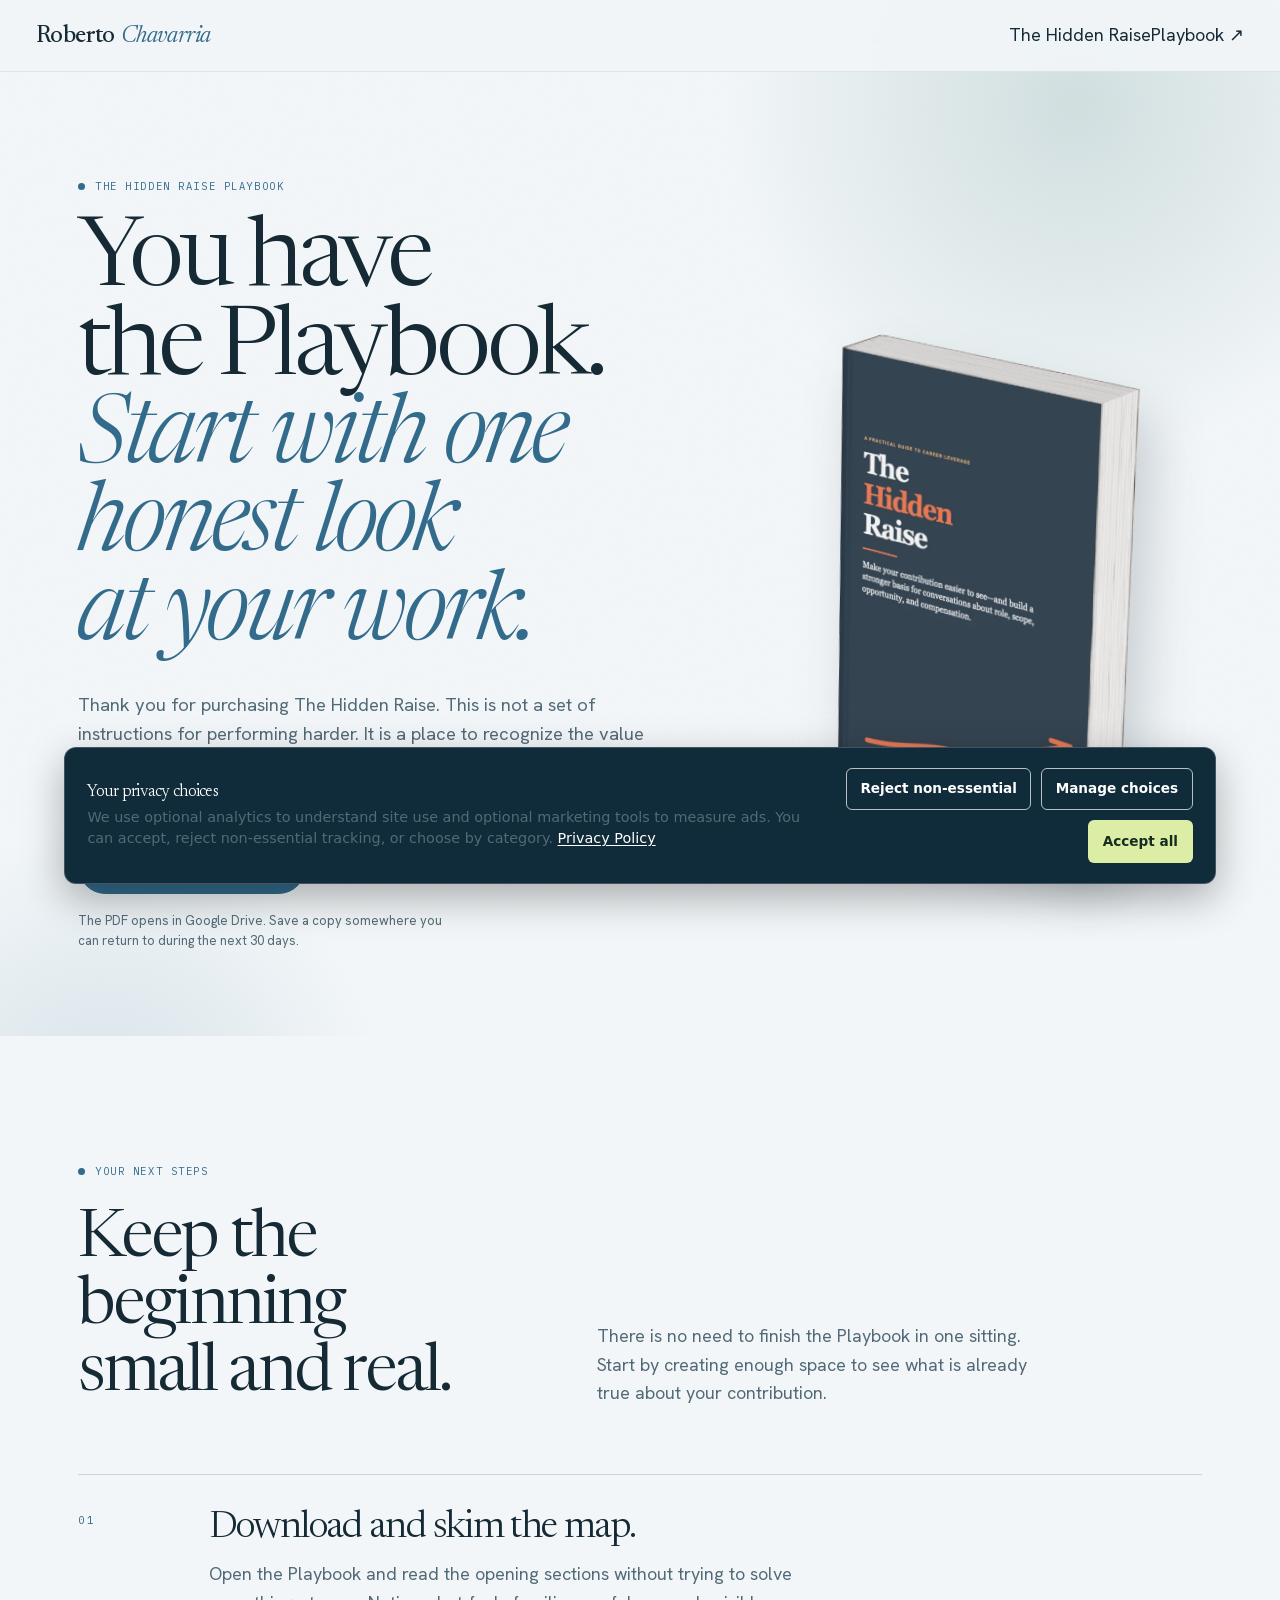
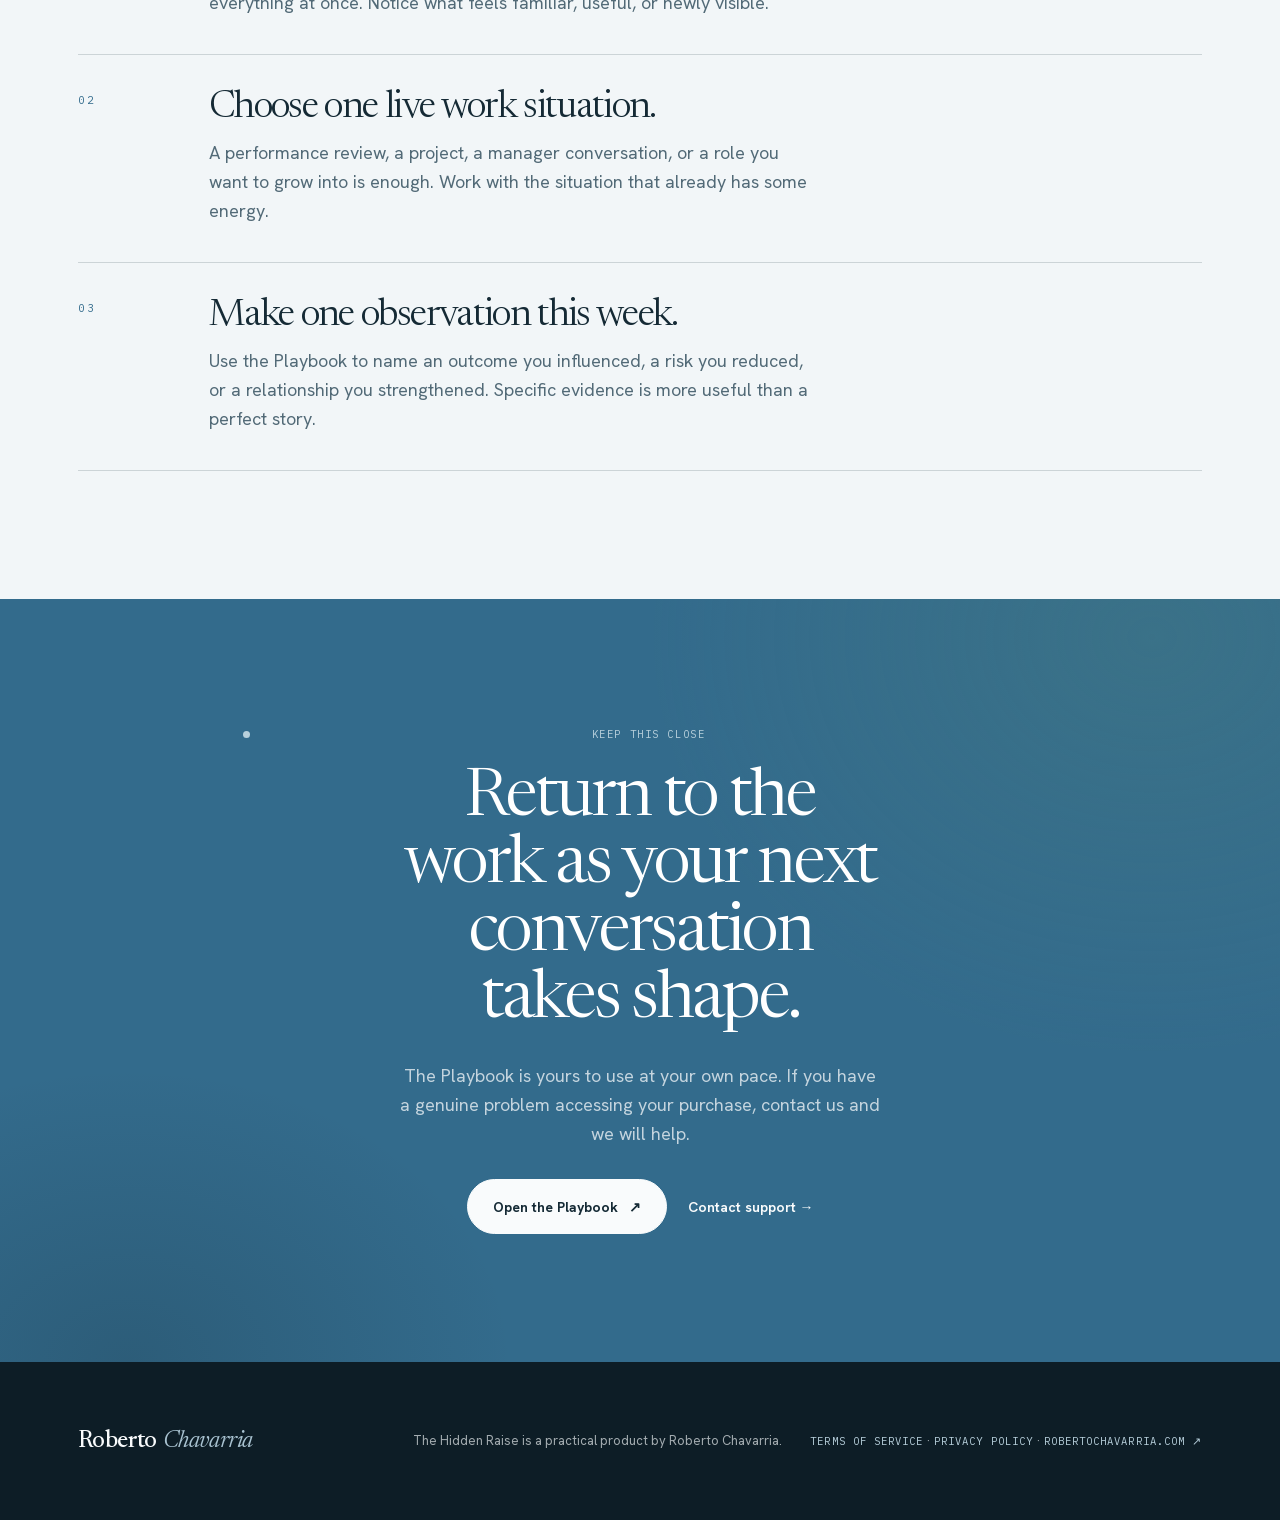
==== commit bba37a14: "feat: add site-wide consent-controlled analytics" ====
--- a/hidden-raise-pdf-onboard/index.html
+++ b/hidden-raise-pdf-onboard/index.html
@@ -14,6 +14,8 @@
     <link rel="preload" href="/assets/fonts/hanken-grotesk-latin.woff2" as="font" type="font/woff2" crossorigin>
     <link rel="stylesheet" href="/hidden-raise/hidden-raise.css?v=1">
     <link rel="stylesheet" href="/hidden-raise-pdf-onboard/onboard.css?v=1">
+    <link rel="stylesheet" href="/assets/consent.css?v=1">
+    <script defer src="/assets/consent.js?v=1"></script>
   </head>
   <body>
     <a class="skip-link" href="#main">Skip to content</a>
--- a/hidden-raise/hidden-raise.css
+++ b/hidden-raise/hidden-raise.css
@@ -1,295 +1,15 @@
-@font-face {
-  font-family: "Hanken Grotesk";
-  font-style: normal;
-  font-weight: 400 700;
-  font-display: swap;
-  src: url("/assets/fonts/hanken-grotesk-latin.woff2") format("woff2");
-}
+@font-face{font-family:"Hanken Grotesk";font-style:normal;font-weight:400 700;font-display:swap;src:url("/assets/fonts/hanken-grotesk-latin.woff2") format("woff2")}@font-face{font-family:"Newsreader";font-style:normal;font-weight:300 600;font-display:swap;src:url("/assets/fonts/newsreader-normal-latin.woff2") format("woff2")}@font-face{font-family:"Newsreader";font-style:italic;font-weight:300 500;font-display:swap;src:url("/assets/fonts/newsreader-italic-latin.woff2") format("woff2")}@font-face{font-family:"IBM Plex Mono";font-style:normal;font-weight:400 500;font-display:swap;src:url("/assets/fonts/ibm-plex-mono-400-latin.woff2") format("woff2")}
+:root{--paper:#f2f6f8;--paper-soft:#f9fbfc;--paper-deep:#dfe9ef;--ink:#152a35;--ink-soft:#526a77;--navy:#336b8c;--navy-deep:#244f69;--teal:#4d827d;--orange:#d9683b;--dark:#152a35;--line:rgba(21,42,53,.17);--light-line:rgba(242,246,248,.2);--serif:"Newsreader",Georgia,serif;--sans:"Hanken Grotesk",-apple-system,BlinkMacSystemFont,"Segoe UI",sans-serif;--mono:"IBM Plex Mono",ui-monospace,monospace;--max:1200px;--ease:cubic-bezier(.22,.61,.36,1)}
+*{box-sizing:border-box;margin:0;padding:0}html{max-width:100%;overflow-x:clip;scroll-behavior:smooth;-webkit-text-size-adjust:100%}body{background:var(--paper);color:var(--ink);font-family:var(--sans);font-size:18px;line-height:1.6;max-width:100%;overflow-x:clip;-webkit-font-smoothing:antialiased}body::after{content:"";position:fixed;inset:0;z-index:30;pointer-events:none;opacity:.016;mix-blend-mode:multiply;background-image:url("data:image/svg+xml,%3Csvg xmlns='http://www.w3.org/2000/svg' width='180' height='180'%3E%3Cfilter id='n'%3E%3CfeTurbulence type='fractalNoise' baseFrequency='.75' numOctaves='3' stitchTiles='stitch'/%3E%3C/filter%3E%3Crect width='100%25' height='100%25' filter='url(%23n)' opacity='.55'/%3E%3C/svg%3E")}a{color:inherit;text-decoration:none}img{display:block;max-width:100%}a,summary{-webkit-tap-highlight-color:transparent}a:focus-visible,summary:focus-visible{outline:2px solid var(--navy);outline-offset:4px;border-radius:3px}.skip-link{position:fixed;z-index:200;top:12px;left:12px;transform:translateY(-180%);border-radius:999px;padding:11px 17px;background:var(--ink);color:var(--paper-soft);font:500 11px/1 var(--mono);letter-spacing:.14em;text-transform:uppercase;transition:transform .2s ease}.skip-link:focus{transform:translateY(0)}.wrap{width:min(100%,var(--max));margin:0 auto;padding-inline:38px}.section{position:relative;padding-block:clamp(85px,10vw,142px);scroll-margin-top:72px}p{color:var(--ink-soft)}h1,h2,h3{font-family:var(--serif);font-weight:350;letter-spacing:-.043em;line-height:1.01;text-wrap:balance}h2{font-size:clamp(43px,5.2vw,70px)}h3{font-size:clamp(27px,2.6vw,38px)}.eyebrow{display:grid;grid-template-columns:7px minmax(0,1fr);align-items:start;gap:10px;color:var(--navy);font:500 10.5px/1.45 var(--mono);letter-spacing:.15em;text-transform:uppercase}.eyebrow::before{content:"";width:7px;height:7px;margin-top:4px;border-radius:50%;background:currentColor}.eyebrow--light{color:#b8d0dc}.lead{color:var(--ink);font:350 clamp(23px,2.35vw,30px)/1.4 var(--serif)}.button{display:inline-flex;align-items:center;justify-content:center;gap:11px;min-height:55px;padding:15px 25px;border:1px solid var(--navy);border-radius:999px;background:var(--navy);color:#fff;font-size:14px;font-weight:700;text-align:center;transition:transform .25s var(--ease),background .25s ease,box-shadow .25s ease}.button:hover{background:var(--navy-deep);transform:translateY(-2px);box-shadow:0 18px 35px -22px rgba(21,42,53,.58)}.button--dark{background:var(--ink);border-color:var(--ink)}.button--dark:hover{background:#0d1d26}.button--paper{background:var(--paper-soft);border-color:var(--paper-soft);color:var(--ink)}.button--paper:hover{background:#fff}.text-link{display:inline-flex;align-items:center;gap:10px;min-height:42px;border-bottom:1px solid transparent;color:var(--ink);font-size:14px;font-weight:700;transition:color .2s ease,gap .25s var(--ease),border-color .2s ease}.text-link:hover{gap:15px;color:var(--navy);border-bottom-color:var(--navy)}
+.site-header{position:fixed;z-index:100;inset:0 0 auto;min-height:72px;display:flex;align-items:center;justify-content:space-between;gap:24px;padding:17px 36px;border-bottom:1px solid rgba(21,42,53,.08);background:rgba(242,246,248,.9);backdrop-filter:blur(15px);-webkit-backdrop-filter:blur(15px)}.wordmark{display:inline-flex;gap:.25em;align-items:baseline;font:24px/1 var(--serif);letter-spacing:-.025em;white-space:nowrap}.wordmark span{font-weight:480}.wordmark em{color:var(--navy);font-weight:380}.header-cta{color:var(--navy);font:600 10.5px/1.4 var(--mono);letter-spacing:.12em;text-transform:uppercase;transition:color .2s ease}.header-cta:hover{color:var(--navy-deep)}
+.hero{position:relative;overflow:hidden;padding:clamp(142px,14vw,188px) 0 88px;background:linear-gradient(180deg,#f6f9fa 0%,var(--paper) 100%)}.hero-grid{position:relative;z-index:2;display:grid;grid-template-columns:minmax(0,1.1fr) minmax(290px,.62fr);gap:clamp(24px,7vw,106px);align-items:center}.hero-glow{position:absolute;border-radius:50%;pointer-events:none}.hero-glow--one{width:min(57vw,780px);aspect-ratio:1;top:-260px;right:-160px;background:radial-gradient(circle,rgba(77,130,125,.2),transparent 68%)}.hero-glow--two{width:min(45vw,570px);aspect-ratio:1;bottom:-360px;left:-180px;background:radial-gradient(circle,rgba(51,107,140,.14),transparent 70%)}.hero h1{max-width:10.7ch;margin-top:24px;font-size:clamp(57px,7.7vw,103px);line-height:.91}.hero h1 em{display:block;color:var(--navy);font-weight:330}.hero-lead{max-width:58ch;margin-top:29px;font-size:clamp(17px,1.48vw,20px);line-height:1.58}.hero-proof{display:grid;gap:11px;max-width:61ch;margin-top:25px;list-style:none}.hero-proof li{position:relative;padding-left:23px;color:var(--ink);font-size:15px;line-height:1.45}.hero-proof li::before{content:"";position:absolute;left:1px;top:.52em;width:10px;height:10px;border:2px solid var(--teal);border-radius:50%}.hero-actions{display:flex;flex-wrap:wrap;align-items:center;gap:23px;margin-top:31px}.microcopy{margin-top:16px;font-size:12px}.hero-book{justify-self:end;width:min(100%,425px);margin:0;filter:drop-shadow(0 34px 30px rgba(21,42,53,.22));transform:rotate(3deg)}.hero-book img{width:100%;height:auto}
+.section-intro{max-width:760px}.section-intro h2{max-width:11ch;margin-top:24px}.section-intro>p:last-child{max-width:55ch;margin-top:27px}.section-intro--center{margin:0 auto;text-align:center}.section-intro--center .eyebrow{justify-content:center}.section-intro--center h2{margin-inline:auto;max-width:15ch}.section-intro--center>p:last-child{margin-inline:auto}.friction{background:var(--paper-soft)}.friction-grid{display:grid;grid-template-columns:repeat(4,minmax(0,1fr));gap:1px;margin-top:61px;border:1px solid var(--line);background:var(--line)}.friction-grid article{min-height:285px;padding:31px 27px;background:var(--paper-soft)}.friction-grid article>span{color:var(--navy);font:500 11px/1 var(--mono);letter-spacing:.14em}.friction-grid h3{margin-top:62px;font-size:clamp(25px,2.1vw,32px)}.friction-grid p{margin-top:16px;font-size:14px;line-height:1.55}.reframe{color:var(--paper-soft);background:var(--dark);overflow:hidden}.reframe::before{content:"";position:absolute;inset:0;background:radial-gradient(52% 80% at 100% 0%,rgba(77,130,125,.24),transparent 70%)}.reframe-grid{position:relative;display:grid;grid-template-columns:minmax(0,.95fr) minmax(0,1.05fr);gap:clamp(48px,9vw,140px);align-items:start}.reframe h2{max-width:11ch;margin-top:24px;color:#fff}.reframe-copy{padding-top:4px}.reframe-copy p{color:rgba(242,246,248,.75)}.reframe-copy .lead{color:#fff}.reframe-copy p+p{margin-top:22px}.reframe-copy strong{color:#b8d0dc;font-weight:600}
+.method{background:var(--paper);}.method .section-intro h2{max-width:10ch}.method-grid{display:grid;grid-template-columns:repeat(4,minmax(0,1fr));gap:1px;margin-top:62px;list-style:none;background:var(--line);border:1px solid var(--line)}.method-grid li{min-height:306px;padding:clamp(25px,3vw,39px);background:var(--paper)}.step{display:block;color:var(--navy);font:500 11px/1 var(--mono);letter-spacing:.14em}.method-grid h3{margin-top:70px}.method-grid p{margin-top:17px;font-size:14px;line-height:1.56}.preview{background:var(--paper-deep);overflow:hidden}.preview-heading{display:grid;grid-template-columns:minmax(0,1.05fr) minmax(0,.72fr);gap:clamp(42px,8vw,128px);align-items:end}.preview-heading h2{max-width:11ch;margin-top:24px}.preview-heading>p{max-width:38ch;font-size:16px}.preview-grid{display:grid;grid-template-columns:repeat(3,minmax(0,1fr));gap:clamp(20px,3vw,42px);margin-top:64px}.preview-card{margin:0;filter:drop-shadow(0 24px 23px rgba(21,42,53,.14))}.preview-card--offset{transform:translateY(42px)}.preview-card img{width:100%;border:1px solid rgba(21,42,53,.12);background:#fff}.preview-card figcaption{padding:19px 6px 0}.preview-card figcaption strong,.preview-card figcaption span{display:block}.preview-card figcaption strong{color:var(--ink);font:350 25px/1.08 var(--serif)}.preview-card figcaption span{margin-top:8px;color:var(--ink-soft);font-size:13px;line-height:1.48}.preview-plan{display:grid;grid-template-columns:minmax(200px,.58fr) minmax(0,1.18fr);gap:clamp(34px,7vw,105px);max-width:990px;margin:103px auto 0;align-items:center}.preview-plan img{width:100%;max-width:260px;justify-self:center;border:1px solid rgba(21,42,53,.12);box-shadow:0 25px 34px -26px rgba(21,42,53,.42)}.preview-plan h3{max-width:12ch;margin-top:22px;font-size:clamp(33px,3.6vw,52px)}.preview-plan>div>p:last-child{max-width:51ch;margin-top:23px}.included{color:var(--paper-soft);background:var(--navy);overflow:hidden}.included::before{content:"";position:absolute;inset:0;background:radial-gradient(45% 70% at 0% 100%,rgba(21,42,53,.3),transparent 70%)}.included-grid{position:relative;display:grid;grid-template-columns:minmax(0,.94fr) minmax(0,1.06fr);gap:clamp(48px,9vw,135px);align-items:start}.included-copy h2{max-width:10ch;margin-top:25px;color:#fff}.included-copy>p:last-child{max-width:41ch;margin-top:26px;color:rgba(242,246,248,.75)}.included-list{list-style:none;border-top:1px solid rgba(242,246,248,.35)}.included-list li{display:grid;grid-template-columns:minmax(130px,.64fr) minmax(0,1.36fr);gap:25px;padding:22px 0;border-bottom:1px solid rgba(242,246,248,.23)}.included-list strong{color:#fff;font:350 25px/1.12 var(--serif)}.included-list span{color:rgba(242,246,248,.74);font-size:14px;line-height:1.52}.fit{background:var(--paper-soft)}.fit-grid{display:grid;grid-template-columns:minmax(0,.95fr) minmax(0,1.05fr);gap:clamp(48px,9vw,135px)}.fit h2{max-width:11ch;margin-top:24px}.fit-copy{max-width:55ch;padding-top:5px}.fit-copy p{font-size:17px}.fit-copy p+p{margin-top:25px}.fit-copy strong{color:var(--ink)}
+.offer{background:var(--paper)}.offer-grid{display:grid;grid-template-columns:minmax(0,1.02fr) minmax(330px,.78fr);gap:clamp(50px,9vw,130px);align-items:center}.offer-copy h2{margin-top:25px}.offer-copy .lead{max-width:17ch;margin-top:27px}.offer-copy>p:last-child{max-width:53ch;margin-top:18px}.offer-panel{padding:clamp(34px,4vw,51px);border:1px solid var(--line);border-radius:5px;background:var(--paper-soft);box-shadow:0 28px 62px -47px rgba(21,42,53,.6)}.panel-label{color:var(--navy);font:500 10px/1.3 var(--mono);letter-spacing:.15em;text-transform:uppercase}.price{margin-top:21px;color:var(--ink);font:350 24px/1.1 var(--serif)}.price span{font-size:clamp(55px,6vw,76px);letter-spacing:-.055em}.offer-panel ul{margin:26px 0 30px;list-style:none;border-top:1px solid var(--line)}.offer-panel li{position:relative;padding:10px 0 10px 21px;border-bottom:1px solid rgba(21,42,53,.1);color:var(--ink-soft);font-size:14px}.offer-panel li::before{content:"—";position:absolute;left:0;color:var(--navy)}.offer-panel .button{width:100%}.checkout-note{margin-top:16px;font-size:12px;line-height:1.55}.creator{background:var(--paper-deep)}.creator-grid{display:grid;grid-template-columns:minmax(0,.86fr) minmax(0,1.14fr);gap:clamp(54px,9vw,127px);align-items:center}.creator-image{margin:0}.creator-image img{width:100%;aspect-ratio:4/3;object-fit:cover;border:1px solid var(--line);filter:saturate(.8) contrast(1.02)}.creator-image figcaption{margin-top:12px;color:var(--ink-soft);font:10px/1.5 var(--mono);letter-spacing:.11em;text-transform:uppercase}.creator-grid h2{max-width:13ch;margin-top:25px}.creator-grid>div>p:not(.eyebrow){max-width:53ch;margin-top:28px}.creator-grid .text-link{margin-top:28px}.faq{background:var(--paper-soft)}.faq .section-intro h2{max-width:11ch}.faq-list{margin-top:58px;border-top:1px solid var(--line)}details{border-bottom:1px solid var(--line)}summary{position:relative;padding:25px 44px 25px 0;cursor:pointer;color:var(--ink);font:350 clamp(23px,2.3vw,31px)/1.2 var(--serif);list-style:none}summary::-webkit-details-marker{display:none}summary::after{content:"+";position:absolute;top:21px;right:4px;color:var(--navy);font:300 32px/1 var(--serif);transition:transform .2s var(--ease)}details[open] summary::after{transform:rotate(45deg)}details p{max-width:69ch;padding:0 38px 27px 0;font-size:16px}.final-cta{text-align:center;color:var(--paper-soft);background:var(--dark);overflow:hidden}.final-cta::before{content:"";position:absolute;inset:0;background:radial-gradient(52% 80% at 100% 0%,rgba(77,130,125,.25),transparent 70%),radial-gradient(45% 65% at 0% 100%,rgba(51,107,140,.22),transparent 70%)}.final-cta .wrap{position:relative;max-width:850px}.final-cta .eyebrow{justify-content:center}.final-cta h2{max-width:13ch;margin:24px auto 0;color:#fff}.final-cta p:not(.eyebrow){max-width:47ch;margin:27px auto 0;color:rgba(242,246,248,.77)}.final-cta .button{margin-top:31px}.final-cta small{display:block;margin-top:16px;color:#b8d0dc;font-size:11px}.site-footer{background:#0d1d26;color:var(--paper-soft)}.footer-inner{min-height:158px;display:grid;grid-template-columns:1fr auto auto;align-items:center;gap:28px;padding-block:32px}.site-footer .wordmark em{color:#a9c3d1}.site-footer p{color:rgba(242,246,248,.66);font-size:13px}.site-footer p a{color:#b8d0dc;font:500 10.5px/1.4 var(--mono);letter-spacing:.1em;text-transform:uppercase}
+@media(max-width:900px){.hero-grid{grid-template-columns:minmax(0,1fr) minmax(220px,.52fr);gap:28px}.hero-book{width:min(100%,340px)}.friction-grid,.method-grid{grid-template-columns:repeat(2,minmax(0,1fr))}.preview-grid{gap:22px}.preview-card--offset{transform:translateY(25px)}.footer-inner{grid-template-columns:1fr auto}.footer-inner p{grid-column:1/-1;grid-row:2}}
+@media(max-width:720px){body{font-size:17px}.wrap{padding-inline:22px}.section{padding-block:78px}.site-header{min-height:66px;padding:16px 21px}.wordmark{font-size:22px}.header-cta{font-size:9px;letter-spacing:.1em}.hero{padding:122px 0 74px}.hero-grid,.reframe-grid,.preview-heading,.preview-plan,.included-grid,.fit-grid,.offer-grid,.creator-grid{grid-template-columns:1fr;gap:37px}.hero h1{max-width:10.6ch;font-size:clamp(53px,15vw,72px)}.hero-book{justify-self:center;order:2;width:min(71vw,330px);margin-top:2px}.hero-copy{order:1}.hero-actions{align-items:stretch;gap:14px;margin-top:28px}.hero-actions .button{width:100%}.section-intro h2{max-width:11ch}.section-intro--center h2{max-width:13ch}.friction-grid,.method-grid{grid-template-columns:1fr}.friction-grid article,.method-grid li{min-height:auto;padding:31px 28px}.friction-grid h3,.method-grid h3{margin-top:37px}.preview-heading>p{font-size:15px}.preview-grid{grid-template-columns:1fr;gap:42px;margin-top:49px}.preview-card,.preview-card--offset{width:min(100%,410px);margin-inline:auto;transform:none}.preview-card figcaption{padding-inline:0}.preview-plan{margin-top:69px}.preview-plan img{max-width:215px}.included-list li{grid-template-columns:1fr;gap:9px}.offer-panel{margin-top:4px}.creator-image{order:2}.creator-grid>div{order:1}.faq-list{margin-top:41px}.final-cta h2{max-width:12ch}.footer-inner{grid-template-columns:1fr;gap:17px;text-align:left}.footer-inner p{grid-column:auto;grid-row:auto}}
+@media(max-width:460px){.eyebrow{font-size:9.5px;letter-spacing:.125em}.hero-proof li{font-size:14px}.button{padding-inline:18px;font-size:13px}.included-list strong{font-size:23px}summary{padding-block:22px}.header-cta{max-width:13ch;text-align:right}.microcopy{font-size:11px}}
+@media(prefers-reduced-motion:reduce){html{scroll-behavior:auto}*,*::before,*::after{transition-duration:.01ms!important;animation-duration:.01ms!important;animation-iteration-count:1!important}}
 
-@font-face {
-  font-family: "Newsreader";
-  font-style: normal;
-  font-weight: 300 600;
-  font-display: swap;
-  src: url("/assets/fonts/newsreader-normal-latin.woff2") format("woff2");
-}
-
-@font-face {
-  font-family: "Newsreader";
-  font-style: italic;
-  font-weight: 300 500;
-  font-display: swap;
-  src: url("/assets/fonts/newsreader-italic-latin.woff2") format("woff2");
-}
-
-@font-face {
-  font-family: "IBM Plex Mono";
-  font-style: normal;
-  font-weight: 400 500;
-  font-display: swap;
-  src: url("/assets/fonts/ibm-plex-mono-400-latin.woff2") format("woff2");
-}
-
-:root {
-  --paper: #f2f6f8;
-  --paper-soft: #f9fbfc;
-  --paper-deep: #dfe9ef;
-  --ink: #152a35;
-  --ink-soft: #526a77;
-  --navy: #336b8c;
-  --navy-deep: #244f69;
-  --teal: #4d827d;
-  --dark: #152a35;
-  --line: rgba(21, 42, 53, 0.17);
-  --line-soft: rgba(21, 42, 53, 0.1);
-  --light-line: rgba(242, 246, 248, 0.22);
-  --serif: "Newsreader", Georgia, serif;
-  --sans: "Hanken Grotesk", -apple-system, BlinkMacSystemFont, "Segoe UI", sans-serif;
-  --mono: "IBM Plex Mono", ui-monospace, monospace;
-  --max: 1180px;
-  --ease: cubic-bezier(0.22, 0.61, 0.36, 1);
-}
-
-* { box-sizing: border-box; margin: 0; padding: 0; }
-html { max-width: 100%; overflow-x: clip; scroll-behavior: smooth; -webkit-text-size-adjust: 100%; }
-body {
-  background: var(--paper);
-  color: var(--ink);
-  font-family: var(--sans);
-  font-size: 18px;
-  line-height: 1.62;
-  max-width: 100%;
-  overflow-x: clip;
-  -webkit-font-smoothing: antialiased;
-  text-rendering: optimizeLegibility;
-}
-body::after {
-  content: "";
-  position: fixed;
-  inset: 0;
-  z-index: 20;
-  pointer-events: none;
-  opacity: .017;
-  mix-blend-mode: multiply;
-  background-image: url("data:image/svg+xml,%3Csvg xmlns='http://www.w3.org/2000/svg' width='180' height='180'%3E%3Cfilter id='n'%3E%3CfeTurbulence type='fractalNoise' baseFrequency='.75' numOctaves='3' stitchTiles='stitch'/%3E%3C/filter%3E%3Crect width='100%25' height='100%25' filter='url(%23n)' opacity='.55'/%3E%3C/svg%3E");
-}
-a { color: inherit; text-decoration: none; }
-img { display: block; max-width: 100%; }
-a, summary { -webkit-tap-highlight-color: transparent; }
-a:focus-visible, summary:focus-visible { outline: 2px solid var(--navy); outline-offset: 4px; border-radius: 3px; }
-
-.skip-link {
-  position: fixed;
-  z-index: 200;
-  top: 12px;
-  left: 12px;
-  transform: translateY(-180%);
-  border-radius: 999px;
-  padding: 11px 17px;
-  background: var(--ink);
-  color: var(--paper-soft);
-  font: 500 11px/1 var(--mono);
-  letter-spacing: .14em;
-  text-transform: uppercase;
-  transition: transform .2s ease;
-}
-.skip-link:focus { transform: translateY(0); }
-.wrap { width: min(100%, var(--max)); margin: 0 auto; padding-inline: 38px; }
-.section { position: relative; padding-block: clamp(86px, 10vw, 144px); scroll-margin-top: 74px; }
-
-.site-header {
-  position: fixed;
-  z-index: 100;
-  inset: 0 0 auto;
-  min-height: 72px;
-  display: flex;
-  align-items: center;
-  justify-content: space-between;
-  min-width: 0;
-  gap: 24px;
-  padding: 18px 36px;
-  border-bottom: 1px solid rgba(21,42,53,.08);
-  background: rgba(242,246,248,.90);
-  backdrop-filter: blur(15px);
-  -webkit-backdrop-filter: blur(15px);
-}
-.wordmark { display: inline-flex; gap: .25em; align-items: baseline; font: 24px/1 var(--serif); letter-spacing: -.025em; white-space: nowrap; }
-.wordmark span { font-weight: 480; }
-.wordmark em { color: var(--navy); font-weight: 380; }
-.header-back, .site-footer a:not(.wordmark) { min-width: 0; color: var(--ink-soft); font: 500 10.5px/1.4 var(--mono); letter-spacing: .12em; text-transform: uppercase; transition: color .2s ease; }
-.back-short { display: none; }
-.header-back:hover, .site-footer a:not(.wordmark):hover { color: var(--navy); }
-
-.eyebrow { display: grid; grid-template-columns: 7px minmax(0, 1fr); align-items: start; gap: 10px; max-width: 100%; color: var(--navy); font: 500 11px/1.4 var(--mono); letter-spacing: .15em; text-transform: uppercase; }
-.eyebrow::before { content: ""; width: 7px; height: 7px; flex: 0 0 auto; border-radius: 50%; background: currentColor; }
-.eyebrow--light { color: #b8d0dc; }
-h1, h2, h3 { font-family: var(--serif); font-weight: 350; letter-spacing: -.04em; line-height: 1.01; text-wrap: balance; }
-h2 { font-size: clamp(42px, 5vw, 68px); }
-h3 { font-size: clamp(29px, 3vw, 41px); }
-p { color: var(--ink-soft); }
-.lead { color: var(--ink); font: 350 clamp(23px, 2.35vw, 30px)/1.43 var(--serif); }
-.button { display: inline-flex; align-items: center; justify-content: center; gap: 11px; min-height: 54px; padding: 14px 24px; border: 1px solid var(--navy); border-radius: 999px; background: var(--navy); color: white; font-size: 14px; font-weight: 650; text-align: center; transition: transform .25s var(--ease), background .25s ease, box-shadow .25s ease; }
-.button:hover { background: var(--navy-deep); transform: translateY(-2px); box-shadow: 0 18px 35px -22px rgba(21,42,53,.58); }
-.button--dark { background: var(--ink); border-color: var(--ink); }
-.button--dark:hover { background: #0d1d26; }
-.button--paper { background: var(--paper-soft); border-color: var(--paper-soft); color: var(--ink); }
-.button--paper:hover { background: white; }
-.text-link { display: inline-flex; align-items: center; gap: 10px; min-height: 42px; border-bottom: 1px solid transparent; color: var(--ink); font-size: 14px; font-weight: 650; transition: color .2s ease, gap .25s var(--ease), border-color .2s ease; }
-.text-link:hover { gap: 15px; color: var(--navy); border-bottom-color: var(--navy); }
-
-.hero { position: relative; min-height: min(790px, 100svh); padding: clamp(146px, 14vw, 192px) 0 106px; overflow: hidden; }
-.hero-inner { position: relative; z-index: 2; }
-.hero-glow { position: absolute; border-radius: 50%; filter: blur(1px); pointer-events: none; }
-.hero-glow--one { width: min(66vw, 780px); aspect-ratio: 1; top: -330px; right: -220px; background: radial-gradient(circle, rgba(77,130,125,.19), transparent 68%); }
-.hero-glow--two { width: min(54vw, 600px); aspect-ratio: 1; bottom: -340px; left: -160px; background: radial-gradient(circle, rgba(51,107,140,.14), transparent 70%); }
-.hero h1 { max-width: 11.8ch; margin-top: 24px; font-size: clamp(57px, 8.2vw, 104px); line-height: .91; }
-.hero h1 em { display: block; color: var(--navy); font-weight: 330; }
-.hero-lead { max-width: 61ch; margin-top: 31px; color: var(--ink-soft); font-size: clamp(17px, 1.45vw, 20px); line-height: 1.58; }
-.hero-actions { display: flex; flex-wrap: wrap; align-items: center; gap: 23px; margin-top: 32px; }
-.hero-primary > span:first-child { min-width: 0; }
-.hero-note { margin-top: 22px; color: var(--ink-soft); font-size: 13px; }
-.hero-lines { position: absolute; inset: auto 0 -12px; width: 100%; height: 118px; overflow: visible; pointer-events: none; }
-.hero-lines path { fill: none; stroke-width: 1.5; }
-.line--teal { stroke: var(--teal); }
-.line--navy { stroke: var(--navy); }
-.hero-lines circle { fill: var(--navy); }
-
-.split-grid { display: grid; grid-template-columns: minmax(0,.82fr) minmax(0,1.18fr); align-items: start; gap: clamp(58px, 9vw, 130px); }
-.section-heading h2 { max-width: 10ch; margin-top: 25px; }
-.prose { max-width: 61ch; }
-.prose p + p { margin-top: 22px; }
-.prose .lead { margin-bottom: 29px; }
-
-.method { background: var(--dark); color: var(--paper-soft); overflow: hidden; }
-.method::before { content: ""; position: absolute; inset: 0; pointer-events: none; background: radial-gradient(58% 65% at 100% 0%, rgba(77,130,125,.22), transparent 70%), radial-gradient(45% 55% at 0% 100%, rgba(51,107,140,.18), transparent 70%); }
-.method .wrap { position: relative; }
-.method-intro { display: grid; grid-template-columns: minmax(0,.72fr) minmax(0,1.28fr); gap: clamp(34px, 6vw, 88px); align-items: end; }
-.method-intro .eyebrow { grid-column: 1 / -1; }
-.method-intro h2 { color: var(--paper-soft); max-width: 10ch; }
-.method-intro > p:last-child { color: rgba(242,246,248,.72); max-width: 48ch; }
-.method-grid { display: grid; grid-template-columns: repeat(4,minmax(0,1fr)); gap: 1px; margin-top: 68px; list-style: none; background: var(--light-line); border: 1px solid var(--light-line); }
-.method-card { min-height: 330px; padding: clamp(25px,3vw,39px); background: rgba(21,42,53,.95); }
-.step { display: block; color: #a9c3d1; font: 500 11px/1 var(--mono); letter-spacing: .14em; }
-.method-card h3 { margin-top: 70px; color: var(--paper-soft); font-size: clamp(28px,2.4vw,36px); }
-.method-card p { margin-top: 19px; color: rgba(242,246,248,.7); font-size: 15px; line-height: 1.6; }
-
-.starter { background: var(--paper-soft); }
-.starter-grid { display: grid; grid-template-columns: minmax(0,1.1fr) minmax(300px,.75fr); gap: clamp(52px,9vw,130px); align-items: center; }
-.starter-copy h2 { max-width: 11ch; margin-top: 25px; }
-.starter-copy .lead { max-width: 24ch; margin-top: 30px; }
-.starter-copy > p:not(.eyebrow):not(.lead) { max-width: 58ch; margin-top: 20px; }
-.check-list { margin-top: 34px; border-top: 1px solid var(--line); list-style: none; }
-.check-list li { position: relative; padding: 15px 30px 15px 26px; border-bottom: 1px solid var(--line); color: var(--ink); font: 350 20px/1.32 var(--serif); }
-.check-list li::before { content: "·"; position: absolute; left: 4px; top: 10px; color: var(--navy); font: 700 31px/1 var(--serif); }
-.starter-card { position: relative; min-height: 450px; padding: clamp(34px,5vw,58px); color: var(--paper-soft); background: linear-gradient(145deg,#1e4357,#152a35); box-shadow: 0 32px 70px -43px rgba(21,42,53,.72); overflow: hidden; }
-.starter-card::before { content: ""; position: absolute; width: 470px; height: 470px; right: -250px; bottom: -260px; border: 1px solid rgba(184,208,220,.24); border-radius: 50%; box-shadow: 0 0 0 42px rgba(184,208,220,.06), 0 0 0 93px rgba(184,208,220,.04); }
-.card-kicker, .panel-label { position: relative; color: #b8d0dc; font: 500 10px/1.3 var(--mono); letter-spacing: .15em; text-transform: uppercase; }
-.starter-card h3 { position: relative; margin-top: 33px; color: white; font-size: clamp(37px,4.3vw,55px); line-height: .93; }
-.card-rule { position: relative; width: 48px; height: 1px; margin: 33px 0 25px; background: rgba(242,246,248,.55); }
-.starter-card ol { position: relative; padding-left: 22px; color: rgba(242,246,248,.78); font-size: 14px; line-height: 1.62; }
-.card-footer { position: relative; max-width: 25ch; margin-top: 30px; color: #b8d0dc; font: italic 20px/1.25 var(--serif); }
-
-.offer { background: var(--paper); }
-.offer-grid { display: grid; grid-template-columns: minmax(0,1.05fr) minmax(330px,.75fr); gap: clamp(52px,9vw,130px); align-items: center; }
-.offer-intro h2 { margin-top: 25px; }
-.offer-intro .lead { margin-top: 28px; }
-.offer-intro > p:last-child { max-width: 53ch; margin-top: 18px; }
-.offer-panel { padding: clamp(33px,4vw,50px); border: 1px solid var(--line); border-radius: 5px; background: var(--paper-soft); box-shadow: 0 25px 55px -45px rgba(21,42,53,.55); }
-.offer-panel .price { margin-top: 23px; color: var(--ink); font: 350 24px/1.1 var(--serif); }
-.offer-panel .price span { font-size: clamp(55px,6vw,75px); letter-spacing: -.05em; }
-.panel-description { margin-top: 17px; font-size: 15px; }
-.offer-panel ul { margin: 27px 0 32px; list-style: none; border-top: 1px solid var(--line); }
-.offer-panel li { padding: 10px 0 10px 20px; border-bottom: 1px solid var(--line-soft); color: var(--ink-soft); font-size: 14px; }
-.offer-panel li::before { content: "—"; position: absolute; margin-left: -20px; color: var(--navy); }
-.checkout-note { margin-top: 16px; color: var(--ink-soft); font-size: 12px; line-height: 1.55; }
-
-.creator { background: var(--paper-deep); }
-.creator-grid { display: grid; grid-template-columns: minmax(0,.86fr) minmax(0,1.14fr); gap: clamp(54px,9vw,127px); align-items: center; }
-.creator-image { margin: 0; }
-.creator-image img { width: 100%; aspect-ratio: 4 / 3; object-fit: cover; border: 1px solid var(--line); filter: saturate(.8) contrast(1.02); }
-.creator-image figcaption { margin-top: 12px; color: var(--ink-soft); font: 10px/1.5 var(--mono); letter-spacing: .11em; text-transform: uppercase; }
-.creator-copy h2 { max-width: 13ch; margin-top: 25px; }
-.creator-copy > p:not(.eyebrow) { max-width: 53ch; margin-top: 28px; }
-.creator-copy .text-link { margin-top: 28px; }
-
-.faq { background: var(--paper-soft); }
-.faq-heading { max-width: 720px; }
-.faq-heading h2 { max-width: 11ch; }
-.faq-list { margin-top: 60px; border-top: 1px solid var(--line); }
-details { border-bottom: 1px solid var(--line); }
-summary { position: relative; padding: 25px 44px 25px 0; cursor: pointer; color: var(--ink); font: 350 clamp(23px,2.3vw,31px)/1.2 var(--serif); list-style: none; }
-summary::-webkit-details-marker { display: none; }
-summary::after { content: "+"; position: absolute; top: 21px; right: 4px; color: var(--navy); font: 300 32px/1 var(--serif); transition: transform .2s var(--ease); }
-details[open] summary::after { transform: rotate(45deg); }
-details p { max-width: 69ch; padding: 0 38px 27px 0; font-size: 16px; }
-
-.conversion { color: var(--paper-soft); text-align: center; background: var(--navy); overflow: hidden; }
-.conversion::before { content: ""; position: absolute; inset: 0; pointer-events: none; background: radial-gradient(56% 78% at 90% 5%, rgba(77,130,125,.28), transparent 70%), radial-gradient(43% 55% at 10% 100%, rgba(21,42,53,.22), transparent 70%); }
-.conversion-inner { position: relative; max-width: 870px; }
-.conversion .eyebrow { justify-content: center; }
-.conversion h2 { max-width: 13ch; margin: 24px auto 0; color: white; }
-.conversion p:not(.eyebrow) { max-width: 47ch; margin: 27px auto 0; color: rgba(242,246,248,.76); }
-.draft-integration { max-width: 610px; margin: 29px auto 0; padding: 15px 20px; border: 1px solid rgba(242,246,248,.28); background: rgba(21,42,53,.16); text-align: left; }
-.draft-integration p { margin: 0 !important; color: rgba(242,246,248,.82) !important; font-size: 13px; }
-.conversion .button { margin-top: 30px; }
-.conversion-lines { position: absolute; inset: auto 0 18px; height: 140px; opacity: .6; pointer-events: none; }
-.conversion-lines span { position: absolute; height: 1px; background: rgba(242,246,248,.34); transform-origin: right; }
-.conversion-lines span:first-child { width: 52%; left: -3%; top: 44%; transform: rotate(-11deg); }
-.conversion-lines span:last-child { width: 44%; right: -6%; top: 67%; transform: rotate(13deg); }
-
-.site-footer { background: var(--dark); color: var(--paper-soft); }
-.footer-inner { min-height: 158px; display: grid; grid-template-columns: 1fr auto auto; align-items: center; gap: 28px; padding-block: 32px; }
-.site-footer .wordmark em { color: #a9c3d1; }
-.site-footer p { color: rgba(242,246,248,.66); font-size: 13px; }
-.site-footer a:not(.wordmark) { color: #b8d0dc; }
-
-@media (max-width: 900px) {
-  .method-grid { grid-template-columns: repeat(2,minmax(0,1fr)); }
-  .method-card h3 { margin-top: 49px; }
-  .footer-inner { grid-template-columns: 1fr auto; }
-  .footer-inner p { grid-column: 1 / -1; grid-row: 2; }
-}
-
-@media (max-width: 720px) {
-  body { font-size: 17px; }
-  .wrap { padding-inline: 22px; }
-  .site-header { min-height: 66px; padding: 16px 21px; }
-  .wordmark { font-size: 22px; }
-  .header-back { font-size: 9px; letter-spacing: .1em; }
-  .header-back .back-long { display: none; }
-  .header-back .back-short { display: inline; }
-  .section { padding-block: 78px; }
-  .hero { min-height: auto; padding: 132px 0 90px; }
-  .hero h1 { max-width: 10.5ch; font-size: clamp(53px,15vw,72px); }
-  .hero-lead { margin-top: 27px; }
-  .hero-actions { align-items: stretch; gap: 14px; margin-top: 27px; }
-  .hero-actions .button { width: 100%; }
-  .split-grid, .starter-grid, .offer-grid, .creator-grid, .method-intro { grid-template-columns: 1fr; gap: 36px; }
-  .method-intro .eyebrow { grid-column: auto; }
-  .method-intro h2 { max-width: 11ch; }
-  .method-grid { margin-top: 48px; }
-  .starter-card { min-height: 410px; }
-  .offer-panel { margin-top: 8px; }
-  .creator-image { order: 2; }
-  .creator-copy { order: 1; }
-  .faq-list { margin-top: 40px; }
-  .footer-inner { grid-template-columns: 1fr; gap: 17px; text-align: left; }
-  .footer-inner p { grid-column: auto; grid-row: auto; }
-}
-
-@media (max-width: 460px) {
-  .eyebrow { align-items: flex-start; font-size: 9.5px; letter-spacing: .125em; }
-  .method-grid { grid-template-columns: 1fr; }
-  .method-card { min-height: 268px; }
-  .method-card h3 { margin-top: 37px; }
-  .check-list li { font-size: 19px; }
-  .starter-card { padding: 35px 29px; }
-  summary { padding-block: 22px; }
-  .header-back { max-width: 16ch; text-align: right; }
-  .hero-actions .button { padding-inline: 16px; font-size: 13px; }
-}
-
-@media (prefers-reduced-motion: reduce) {
-  html { scroll-behavior: auto; }
-  *, *::before, *::after { transition-duration: .01ms !important; animation-duration: .01ms !important; animation-iteration-count: 1 !important; }
-}
+/* Conversion refinement: diagrams retain their native proportions; all early CTAs lead to the purchase section. */
+#buy{scroll-margin-top:94px}.section-cta{display:flex;justify-content:center;margin-top:54px}.section-cta--light{position:relative;z-index:1;margin-top:0;padding-top:62px}.button--outline{border:1px solid var(--navy);background:transparent;color:var(--navy)}.button--outline:hover{background:var(--navy);color:var(--paper-soft)}.preview-card{align-self:start}.preview-card img{width:100%;height:auto;aspect-ratio:auto;object-fit:contain}.preview-plan img{width:100%;max-width:360px;height:auto;aspect-ratio:auto;object-fit:contain}.plan-number{width:min(100%,360px);aspect-ratio:1/1;display:flex;flex-direction:column;justify-content:center;align-items:center;border:1px solid var(--line);background:var(--paper-soft);box-shadow:0 24px 48px -38px rgba(21,42,53,.65);color:var(--navy)}.plan-number strong{font:400 clamp(88px,12vw,160px)/.72 var(--serif);letter-spacing:-.075em}.plan-number span{margin-top:14px;font:500 14px/1 var(--mono);letter-spacing:.13em;text-transform:uppercase}.plan-number small{margin-top:20px;color:var(--ink-soft);font:10px/1.5 var(--mono);letter-spacing:.08em;text-align:center;text-transform:uppercase}.creator-media{position:relative;min-width:0;padding:0 36px 42px 0}.creator-image img{width:100%;height:auto;aspect-ratio:16/10;object-fit:cover;object-position:60% 50%}.creator-portrait{position:absolute;right:0;bottom:0;width:clamp(118px,28%,185px);height:auto!important;aspect-ratio:auto;object-fit:cover;object-position:center;border:7px solid var(--paper-deep);box-shadow:0 18px 35px rgba(21,42,53,.22)}.creator-grid>div>p:not(.eyebrow)+p{margin-top:18px}.creator-grid .text-link{display:inline-flex}.creator .section-cta{margin-top:62px}@media(max-width:720px){.section-cta{margin-top:38px}.section-cta .button{width:100%;justify-content:center;text-align:center}.section-cta--light{padding-top:38px}.preview-card,.preview-card--offset{width:min(100%,500px)}.preview-plan img{max-width:100%}.creator-media{padding:0 25px 32px 0}.creator-portrait{width:130px;border-width:5px}.creator-image img{aspect-ratio:16/10;object-position:62% 50%}.creator .section-cta{margin-top:38px}}
--- a/assets/consent.css
+++ b/assets/consent.css
@@ -0,0 +1 @@
+.rc-consent-banner,.rc-consent-dialog,.rc-consent-toggle{font-family:system-ui,-apple-system,BlinkMacSystemFont,"Segoe UI",sans-serif}.rc-consent-banner{position:fixed;z-index:2147483647;right:1rem;bottom:1rem;left:1rem;display:flex;gap:1.25rem;align-items:center;justify-content:space-between;max-width:72rem;margin:auto;padding:1.25rem 1.4rem;background:#102b39;color:#fff;border:1px solid rgba(255,255,255,.2);border-radius:12px;box-shadow:0 14px 40px rgba(0,0,0,.3)}.rc-consent-copy{max-width:46rem}.rc-consent-copy h2{margin:0 0 .35rem;font-size:1.05rem;line-height:1.2}.rc-consent-copy p{margin:0;font-size:.9rem;line-height:1.45}.rc-consent-copy a{color:#fff;text-decoration:underline;text-underline-offset:2px}.rc-consent-actions,.rc-dialog-actions{display:flex;flex-wrap:wrap;gap:.6rem;justify-content:flex-end}.rc-button{min-height:2.6rem;padding:.6rem .85rem;border:1px solid transparent;border-radius:6px;font:inherit;font-size:.85rem;font-weight:650;cursor:pointer}.rc-button--primary{background:#dceea5;color:#152c20}.rc-button--secondary{background:transparent;color:#fff;border-color:rgba(255,255,255,.7)}.rc-consent-dialog-backdrop{position:fixed;z-index:2147483647;inset:0;display:grid;place-items:center;padding:1rem;background:rgba(6,17,22,.72)}.rc-consent-dialog{width:min(100%,34rem);padding:1.5rem;background:#102b39;color:#fff;border-radius:12px;box-shadow:0 16px 50px rgba(0,0,0,.4)}.rc-consent-dialog h2{margin:0 0 .55rem;font-size:1.25rem}.rc-consent-dialog>p{margin:0 0 1rem;line-height:1.45}.rc-consent-option{display:flex;gap:.85rem;align-items:flex-start;padding:1rem 0;border-top:1px solid rgba(255,255,255,.2);cursor:pointer}.rc-consent-option input{width:1.15rem;height:1.15rem;margin:.15rem 0 0;accent-color:#dceea5}.rc-consent-option strong,.rc-consent-option small{display:block}.rc-consent-option small{margin-top:.25rem;line-height:1.4;opacity:.88}.rc-dialog-actions{margin-top:1rem}.rc-consent-toggle{position:fixed;z-index:2147483646;right:1rem;bottom:1rem;padding:.55rem .7rem;color:#102b39;background:#fff;border:1px solid #60717a;border-radius:999px;box-shadow:0 2px 10px rgba(0,0,0,.16);font-size:.75rem;font-weight:650;cursor:pointer}@media (max-width:48rem){.rc-consent-banner{display:block;right:.75rem;bottom:.75rem;left:.75rem;padding:1.1rem}.rc-consent-actions{margin-top:1rem;justify-content:stretch}.rc-button{flex:1 1 9rem}.rc-consent-toggle{right:.75rem;bottom:.75rem}}@media (prefers-reduced-motion:reduce){.rc-consent-banner,.rc-consent-dialog-backdrop{animation:none}}
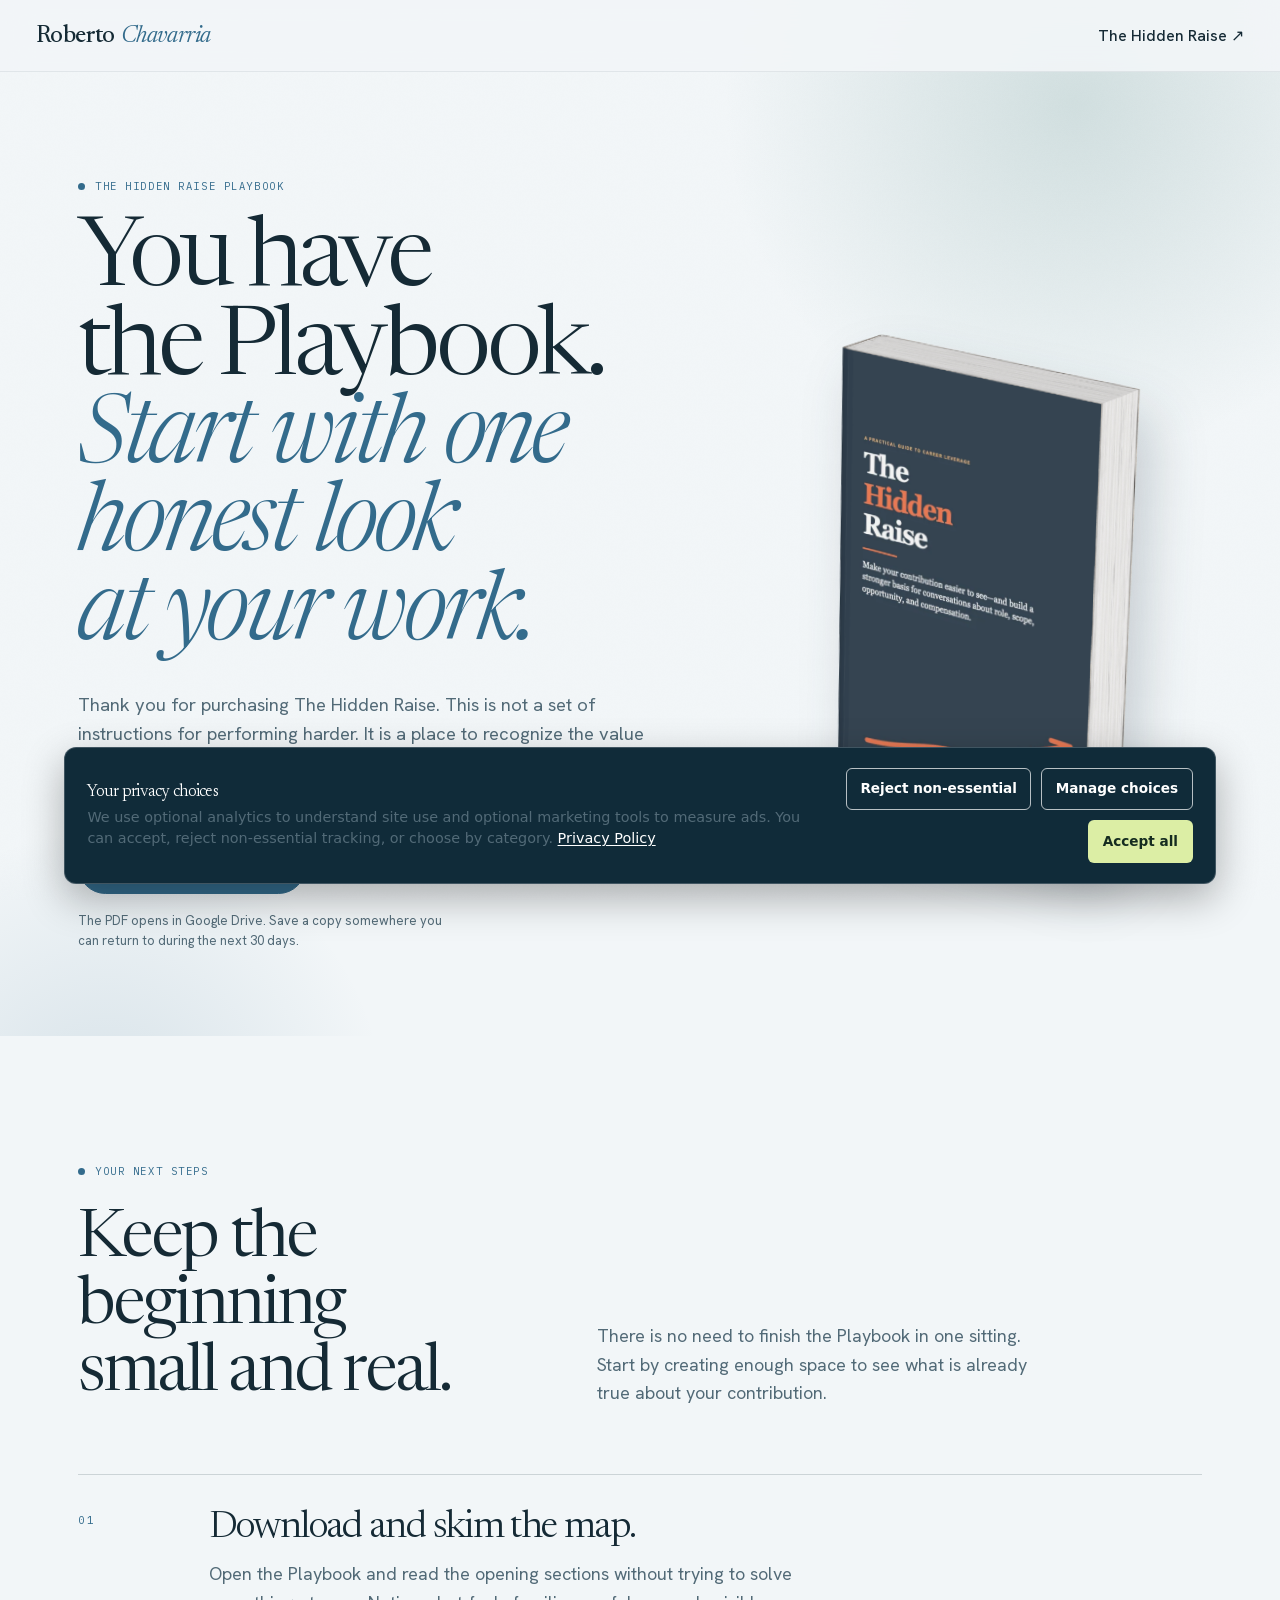
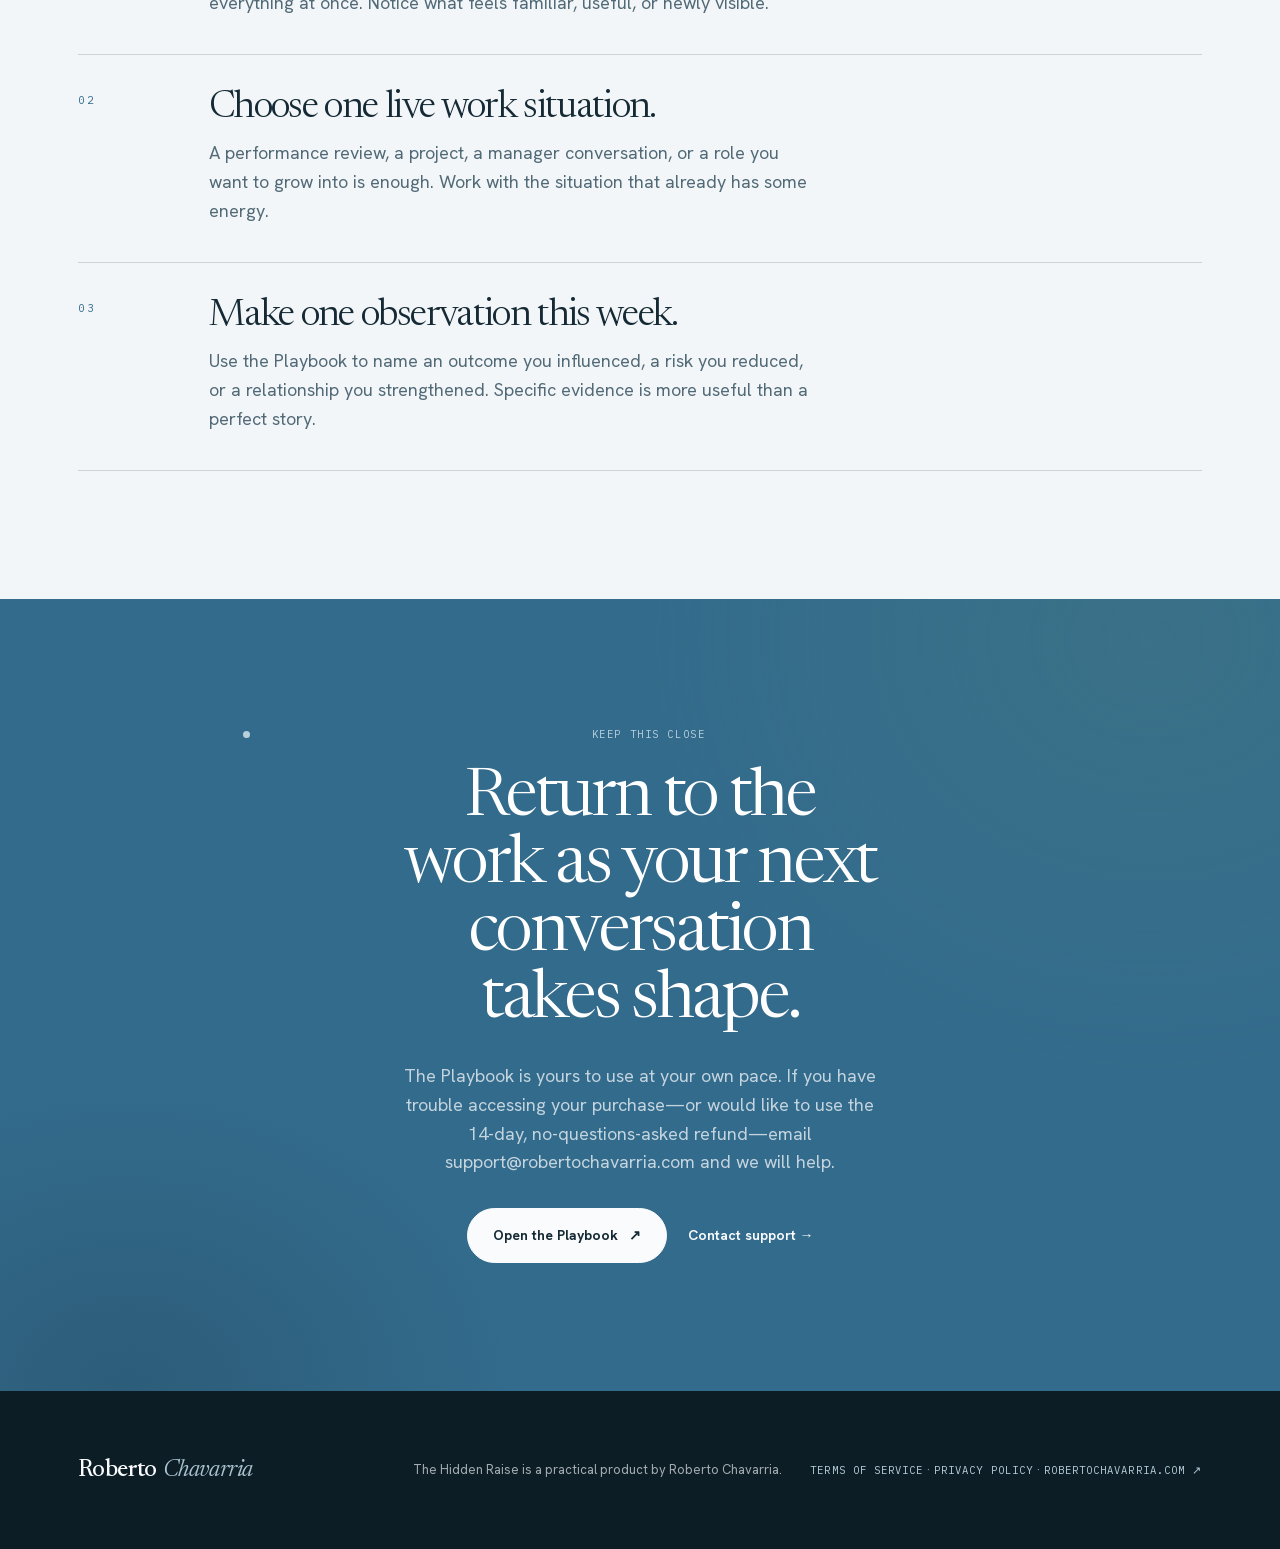
==== commit 46a51b32: "fix: repair Hidden Raise buyer path copy" ====
--- a/hidden-raise-pdf-onboard/index.html
+++ b/hidden-raise-pdf-onboard/index.html
@@ -15,7 +15,7 @@
     <link rel="stylesheet" href="/hidden-raise/hidden-raise.css?v=1">
     <link rel="stylesheet" href="/hidden-raise-pdf-onboard/onboard.css?v=1">
     <link rel="stylesheet" href="/assets/consent.css?v=1">
-    <script defer src="/assets/consent.js?v=1"></script>
+    <script defer src="/assets/consent.js?v=2"></script>
   </head>
   <body>
     <a class="skip-link" href="#main">Skip to content</a>
@@ -73,7 +73,7 @@
         <div class="wrap support__inner">
           <p class="eyebrow eyebrow--light">Keep this close</p>
           <h2 id="support-title">Return to the work as your next conversation takes shape.</h2>
-          <p>The Playbook is yours to use at your own pace. If you have a genuine problem accessing your purchase, contact us and we will help.</p>
+          <p>The Playbook is yours to use at your own pace. If you have trouble accessing your purchase—or would like to use the 14-day, no-questions-asked refund—email support@robertochavarria.com and we will help.</p>
           <div class="support__actions">
             <a class="button button--paper" href="https://drive.google.com/file/d/1uK5rKzfWC1PuU56kR-J4ga762YQPUsJR/view?usp=sharing" target="_blank" rel="noopener noreferrer">Open the Playbook <span aria-hidden="true">↗</span></a>
             <a class="support__link" href="mailto:support@robertochavarria.com">Contact support <span aria-hidden="true">→</span></a>
--- a/hidden-raise/hidden-raise.css
+++ b/hidden-raise/hidden-raise.css
@@ -13,3 +13,43 @@
 
 /* Conversion refinement: diagrams retain their native proportions; all early CTAs lead to the purchase section. */
 #buy{scroll-margin-top:94px}.section-cta{display:flex;justify-content:center;margin-top:54px}.section-cta--light{position:relative;z-index:1;margin-top:0;padding-top:62px}.button--outline{border:1px solid var(--navy);background:transparent;color:var(--navy)}.button--outline:hover{background:var(--navy);color:var(--paper-soft)}.preview-card{align-self:start}.preview-card img{width:100%;height:auto;aspect-ratio:auto;object-fit:contain}.preview-plan img{width:100%;max-width:360px;height:auto;aspect-ratio:auto;object-fit:contain}.plan-number{width:min(100%,360px);aspect-ratio:1/1;display:flex;flex-direction:column;justify-content:center;align-items:center;border:1px solid var(--line);background:var(--paper-soft);box-shadow:0 24px 48px -38px rgba(21,42,53,.65);color:var(--navy)}.plan-number strong{font:400 clamp(88px,12vw,160px)/.72 var(--serif);letter-spacing:-.075em}.plan-number span{margin-top:14px;font:500 14px/1 var(--mono);letter-spacing:.13em;text-transform:uppercase}.plan-number small{margin-top:20px;color:var(--ink-soft);font:10px/1.5 var(--mono);letter-spacing:.08em;text-align:center;text-transform:uppercase}.creator-media{position:relative;min-width:0;padding:0 36px 42px 0}.creator-image img{width:100%;height:auto;aspect-ratio:16/10;object-fit:cover;object-position:60% 50%}.creator-portrait{position:absolute;right:0;bottom:0;width:clamp(118px,28%,185px);height:auto!important;aspect-ratio:auto;object-fit:cover;object-position:center;border:7px solid var(--paper-deep);box-shadow:0 18px 35px rgba(21,42,53,.22)}.creator-grid>div>p:not(.eyebrow)+p{margin-top:18px}.creator-grid .text-link{display:inline-flex}.creator .section-cta{margin-top:62px}@media(max-width:720px){.section-cta{margin-top:38px}.section-cta .button{width:100%;justify-content:center;text-align:center}.section-cta--light{padding-top:38px}.preview-card,.preview-card--offset{width:min(100%,500px)}.preview-plan img{max-width:100%}.creator-media{padding:0 25px 32px 0}.creator-portrait{width:130px;border-width:5px}.creator-image img{aspect-ratio:16/10;object-position:62% 50%}.creator .section-cta{margin-top:38px}}
+
+.final-ps {
+  margin: 1.75rem auto 0;
+  max-width: 46rem;
+  font-size: 0.98rem;
+  line-height: 1.6;
+  text-align: left;
+  opacity: 0.95;
+}
+
+.capture { padding-block: 3.5rem; }
+.capture-wrap { max-width: 44rem; }
+.capture-form {
+  display: flex;
+  flex-wrap: wrap;
+  gap: 0.6rem;
+  margin: 1.25rem 0 0.6rem;
+}
+.capture-form input[type="email"] {
+  flex: 1 1 16rem;
+  min-width: 0;
+  padding: 0.85rem 1rem;
+  font: inherit;
+  border: 1px solid rgba(0,0,0,0.25);
+  border-radius: 6px;
+  background: #fff;
+}
+.capture-form input[type="email"]:focus-visible {
+  outline: 2px solid currentColor;
+  outline-offset: 2px;
+}
+.capture-form .button { flex: 0 0 auto; }
+.capture small { display: block; opacity: 0.7; font-size: 0.85rem; }
+.visually-hidden {
+  position: absolute !important;
+  width: 1px; height: 1px;
+  margin: -1px; padding: 0; border: 0;
+  clip-path: inset(50%);
+  overflow: hidden; white-space: nowrap;
+}
--- a/hidden-raise-pdf-onboard/onboard.css
+++ b/hidden-raise-pdf-onboard/onboard.css
@@ -1,3 +1,7 @@
+.header-back { color: var(--ink); font-size: 16px; font-weight: 500; white-space: nowrap; }
+.header-back:hover { color: var(--navy); }
+.back-short { display: none; }
+
 .onboard-hero { position: relative; min-height: min(710px, 92svh); padding: clamp(144px, 14vw, 188px) 0 86px; overflow: hidden; }
 .onboard-hero__inner { position: relative; z-index: 2; display: grid; grid-template-columns: minmax(0, 1.06fr) minmax(260px, .72fr); align-items: center; gap: clamp(28px, 7vw, 112px); }
 .onboard-hero__copy { position: relative; z-index: 1; }
@@ -40,10 +44,12 @@
 .support__link:hover { color: white; text-decoration: underline; text-underline-offset: 4px; }
 
 @media (max-width: 720px) {
+  .header-back .back-long { display: none; }
+  .header-back .back-short { display: inline; }
   .onboard-hero { min-height: auto; padding: 132px 0 90px; }
   .onboard-hero__inner { grid-template-columns: 1fr; gap: 36px; }
   .onboard-hero__book { justify-self: center; width: min(76vw, 360px); margin: -10px 0 -65px; }
-  .onboard-hero h1 { max-width: 10.5ch; font-size: clamp(52px, 14.4vw, 72px); }
+  .onboard-hero h1 { max-width: 10.5ch; font-size: clamp(48px, 13.3vw, 64px); }
   .introduction__grid, .first-steps__heading { grid-template-columns: 1fr; gap: 36px; }
   .first-steps__heading h2, .first-steps__heading > p:last-child { grid-column: auto; }
   .video-frame { min-height: 300px; }
